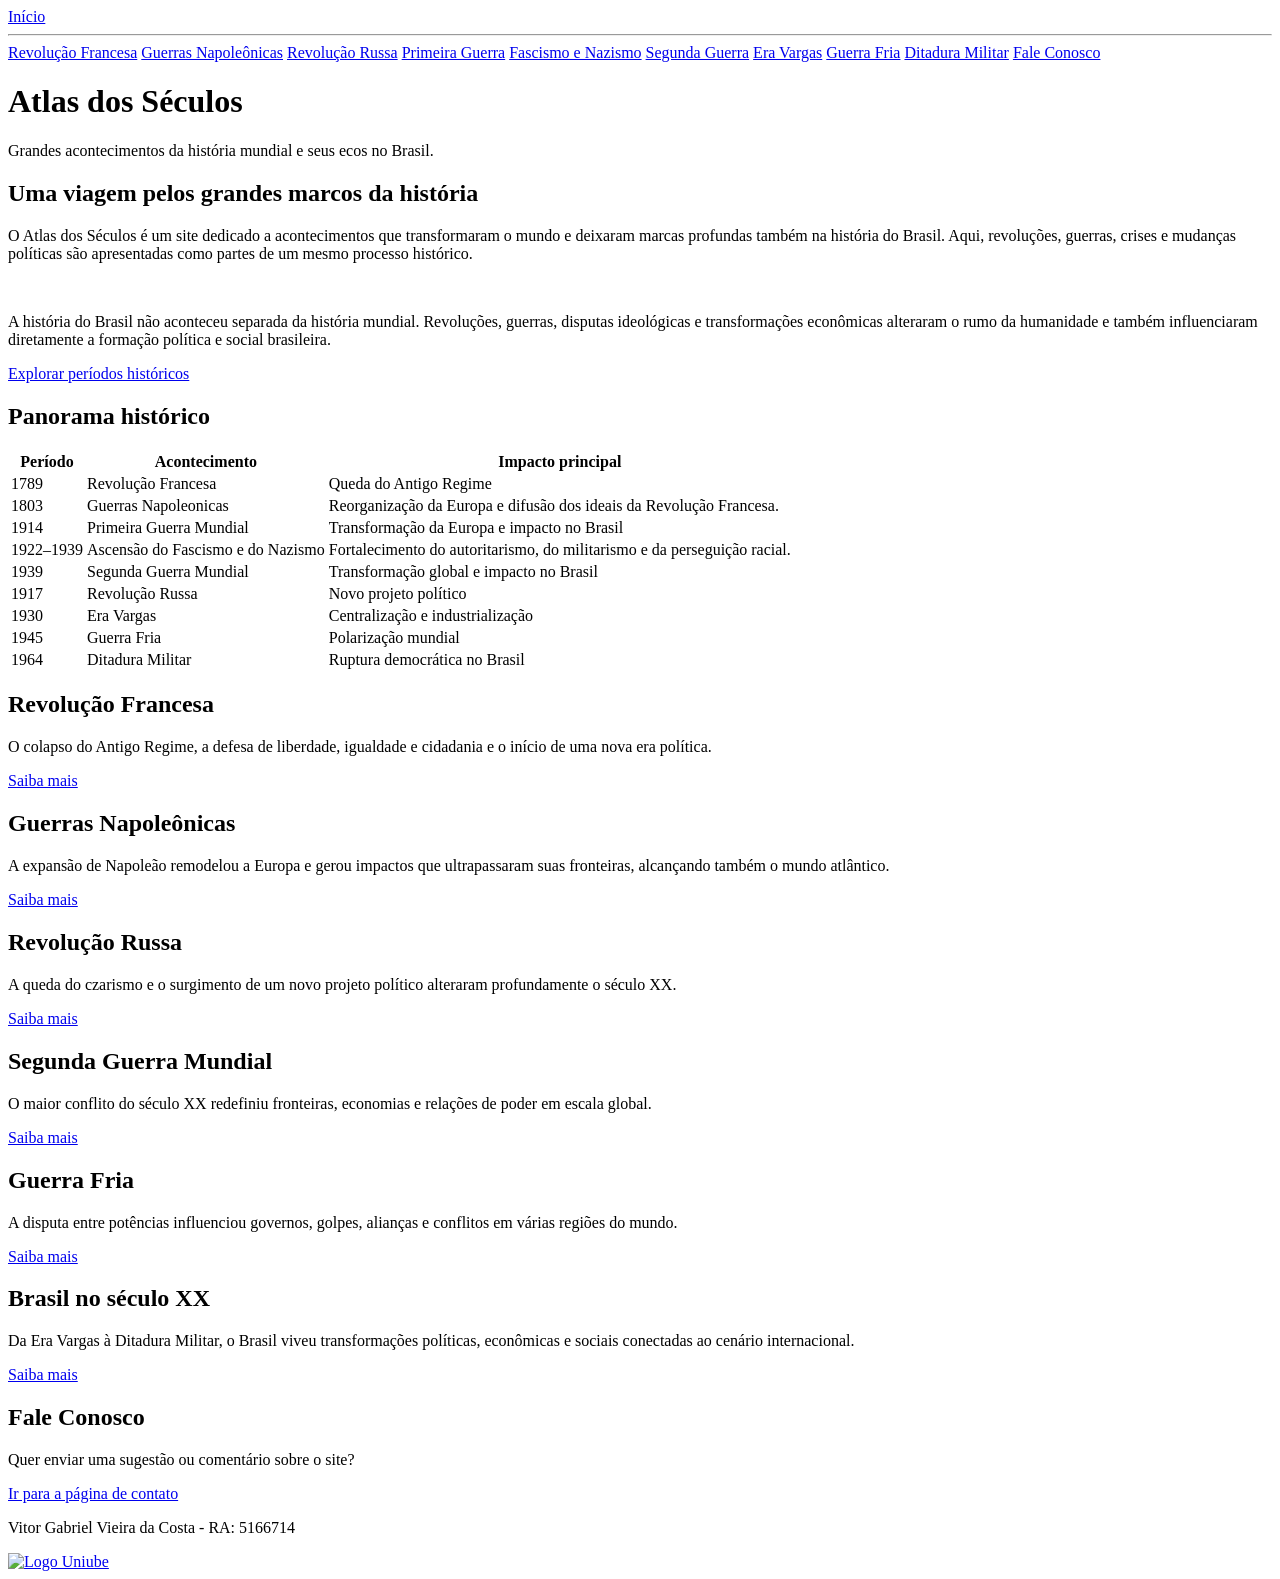
==== index.html @ 38777afc "Atlas dos Séculos" ====
<!DOCTYPE html>
<html lang="pt-BR">
<head>
    <meta charset="UTF-8">
    <meta name="viewport" content="width=device-width, initial-scale=1.0">
    <title>Atlas dos Séculos</title>
    <link rel="stylesheet" href="CSS/styles.css">
</head>
<body>

    <header>
        <nav>
            <a href="index.html">Início</a>
            <hr>
            <a target="_blank" href="revolucao-francesa.html">Revolução Francesa</a>
            <a target="_blank" href="guerras-napoleonicas.html">Guerras Napoleônicas</a>
            <a target="_blank" href="revolucao-russa.html">Revolução Russa</a>
            <a target="_blank" href="primeira-guerra.html">Primeira Guerra</a>
            <a target="_blank" href="Nazifascismo.html">Fascismo e Nazismo</a>
            <a target="_blank" href="segunda-guerra.html">Segunda Guerra</a>
            <a target="_blank" href="era-vargas.html">Era Vargas</a>
            <a target="_blank" href="guerra-fria.html">Guerra Fria</a>
            <a target="_blank" href="ditadura-militar.html">Ditadura Militar</a>
            <a target="_blank" href="contato.html">Fale Conosco</a>
        </nav>

        <div>
            <h1>Atlas dos Séculos</h1>
            <p>Grandes acontecimentos da história mundial e seus ecos no Brasil.</p>
        </div>


    </header>

    <main>

        <section>
            <h2>Uma viagem pelos grandes marcos da história</h2>
            <p>
                O Atlas dos Séculos é um site dedicado a acontecimentos que transformaram o mundo e
                deixaram marcas profundas também na história do Brasil. Aqui, revoluções, guerras,
                crises e mudanças políticas são apresentadas como partes de um mesmo processo histórico.
            </p>
            <br>
            <p>
                A história do Brasil não aconteceu separada da história mundial. Revoluções, guerras,
                disputas ideológicas e transformações econômicas alteraram o rumo da humanidade
                e também influenciaram diretamente a formação política e social brasileira.
            </p> 
            <a href="#periodos">Explorar períodos históricos</a>
        </section>

                <section>
            <h2>Panorama histórico</h2>
            <table >
                <tr>
                    <th>Período</th>
                    <th>Acontecimento</th>
                    <th>Impacto principal</th>
                </tr>
                <tr>
                    <td>1789</td>
                    <td>Revolução Francesa</td>
                    <td>Queda do Antigo Regime</td>
                </tr>
                <tr>
                    <td>1803</td>
                    <td>Guerras Napoleonicas</td>
                    <td>Reorganização da Europa e difusão dos ideais da Revolução Francesa.</td>
                </tr>

                <tr>
                    <td>1914</td>
                    <td>Primeira Guerra Mundial</td>
                    <td>Transformação da Europa e impacto no Brasil</td>
                </tr>

                <tr>
                    <td>1922–1939</td>
                    <td>Ascensão do Fascismo e do Nazismo</td>
                    <td>Fortalecimento do autoritarismo, do militarismo e da perseguição racial.</td>
                </tr>

                <tr>
                    <td>1939</td>
                    <td>Segunda Guerra Mundial</td>
                    <td>Transformação global e impacto no Brasil</td>
                </tr>
                
                <tr>
                    <td>1917</td>
                    <td>Revolução Russa</td>
                    <td>Novo projeto político</td>
                </tr>
                <tr>
                    <td>1930</td>
                    <td>Era Vargas</td>
                    <td>Centralização e industrialização</td>
                </tr>
                <tr>
                    <td>1945</td>
                    <td>Guerra Fria</td>
                    <td>Polarização mundial</td>
                </tr>
                <tr>
                    <td>1964</td>
                    <td>Ditadura Militar</td>
                    <td>Ruptura democrática no Brasil</td>
                </tr>
            </table>
        </section>

        <section id="periodos">
            <article>
                <h2>Revolução Francesa</h2>
                <p>
                    O colapso do Antigo Regime, a defesa de liberdade, igualdade e cidadania
                    e o início de uma nova era política.
                </p>
                <a href="revolucao-francesa.html">Saiba mais</a>
            </article>

            <article>
                <h2>Guerras Napoleônicas</h2>
                <p>
                    A expansão de Napoleão remodelou a Europa e gerou impactos que ultrapassaram
                    suas fronteiras, alcançando também o mundo atlântico.
                </p>
                <a href="guerras-napoleonicas.html">Saiba mais</a>
            </article>

            <article>
                <h2>Revolução Russa</h2>
                <p>
                    A queda do czarismo e o surgimento de um novo projeto político alteraram
                    profundamente o século XX.
                </p>
                <a href="revolucao-russa.html">Saiba mais</a>
            </article>

            <article>
                <h2>Segunda Guerra Mundial</h2>
                <p>
                    O maior conflito do século XX redefiniu fronteiras, economias e relações de poder
                    em escala global.
                </p>
                <a href="segunda-guerra.html">Saiba mais</a>
            </article>

            <article>
                <h2>Guerra Fria</h2>
                <p>
                    A disputa entre potências influenciou governos, golpes, alianças e conflitos
                    em várias regiões do mundo.
                </p>
                <a href="guerra-fria.html">Saiba mais</a>
            </article>

            <article>
                <h2>Brasil no século XX</h2>
                <p>
                    Da Era Vargas à Ditadura Militar, o Brasil viveu transformações políticas,
                    econômicas e sociais conectadas ao cenário internacional.
                </p>
                <a href="era-vargas.html">Saiba mais</a>
            </article>
        </section>

    



        <section>
            <h2>Fale Conosco</h2>
            <p>
                Quer enviar uma sugestão ou comentário sobre o site?
            </p>
            <a target="_blank" href="contato.html">Ir para a página de contato</a>
        </section>

    </main>

    <footer>
        <p>Vitor Gabriel Vieira da Costa - RA: 5166714</p>
        <a href="https://www.uniube.br/" target="_blank"><img src="imagens/logoUniubeBranca.png" alt="Logo Uniube"></a>
        
    </footer>

</body>
</html>
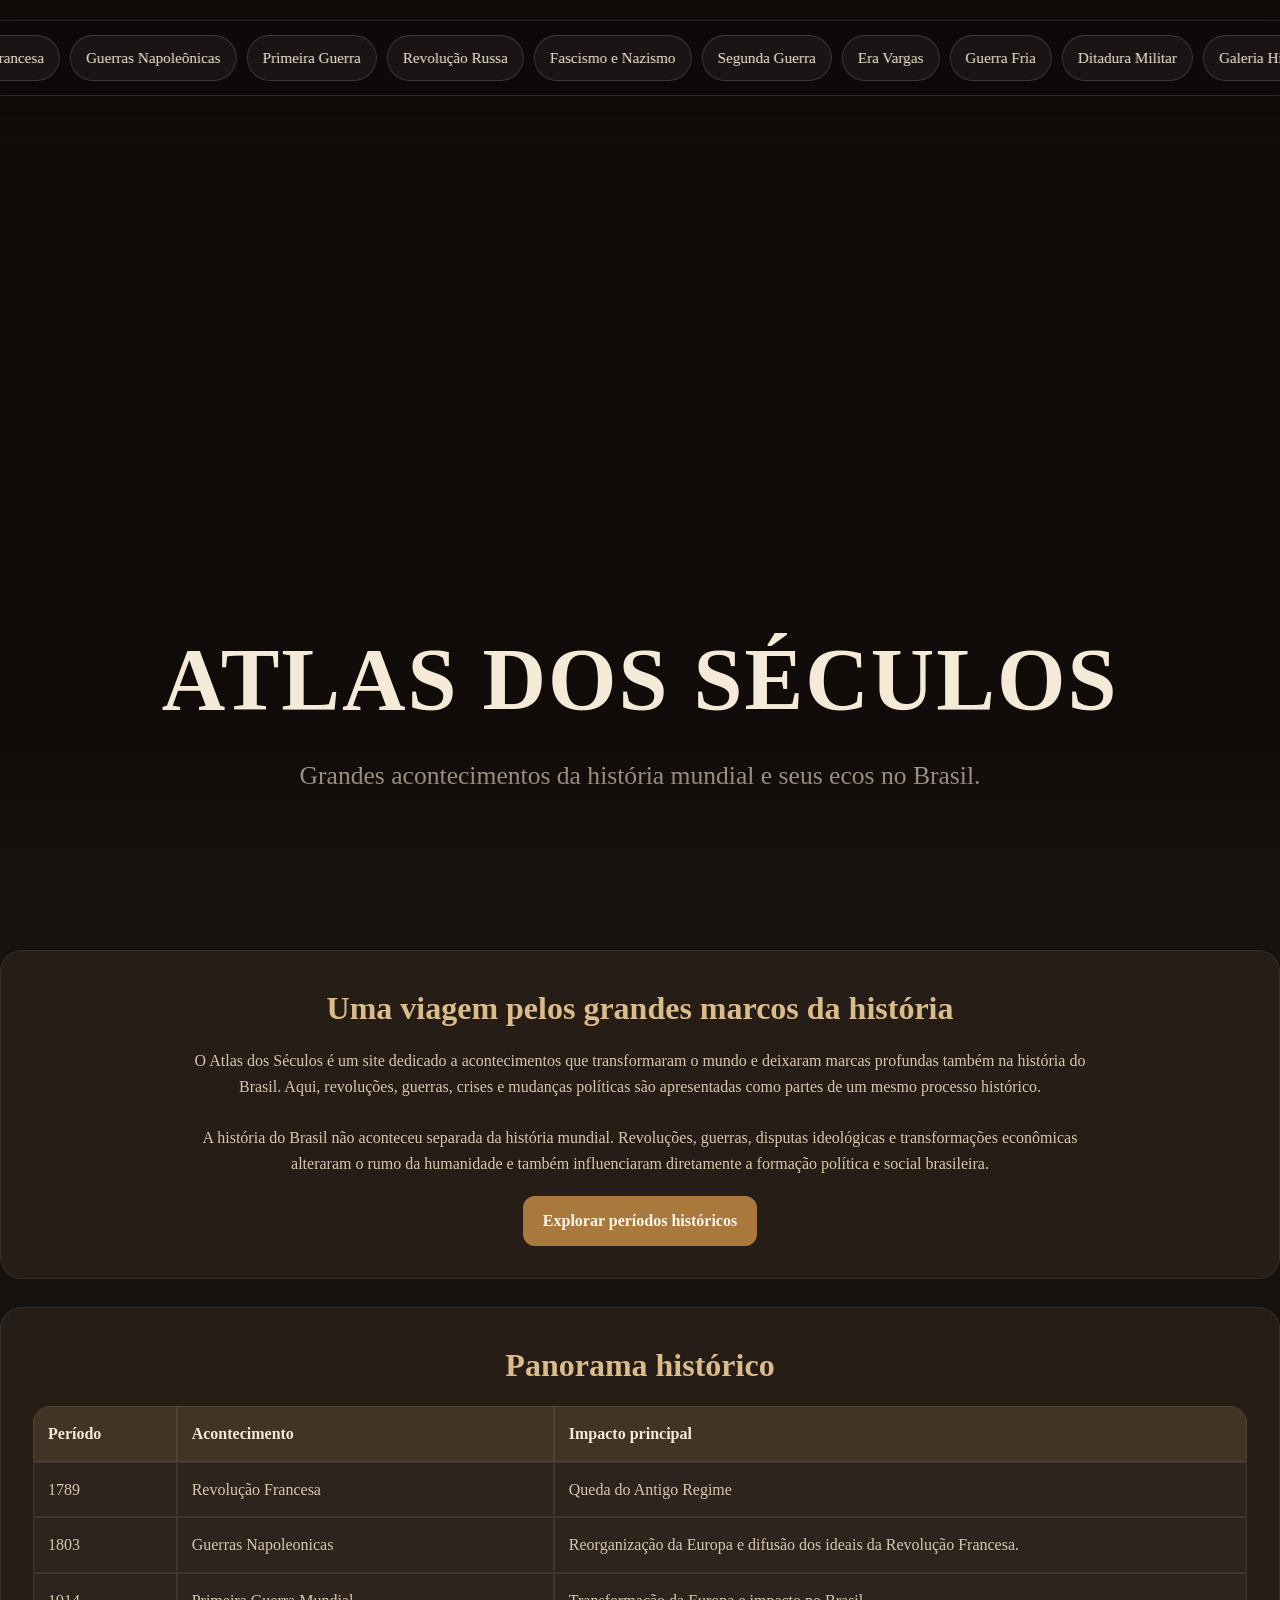
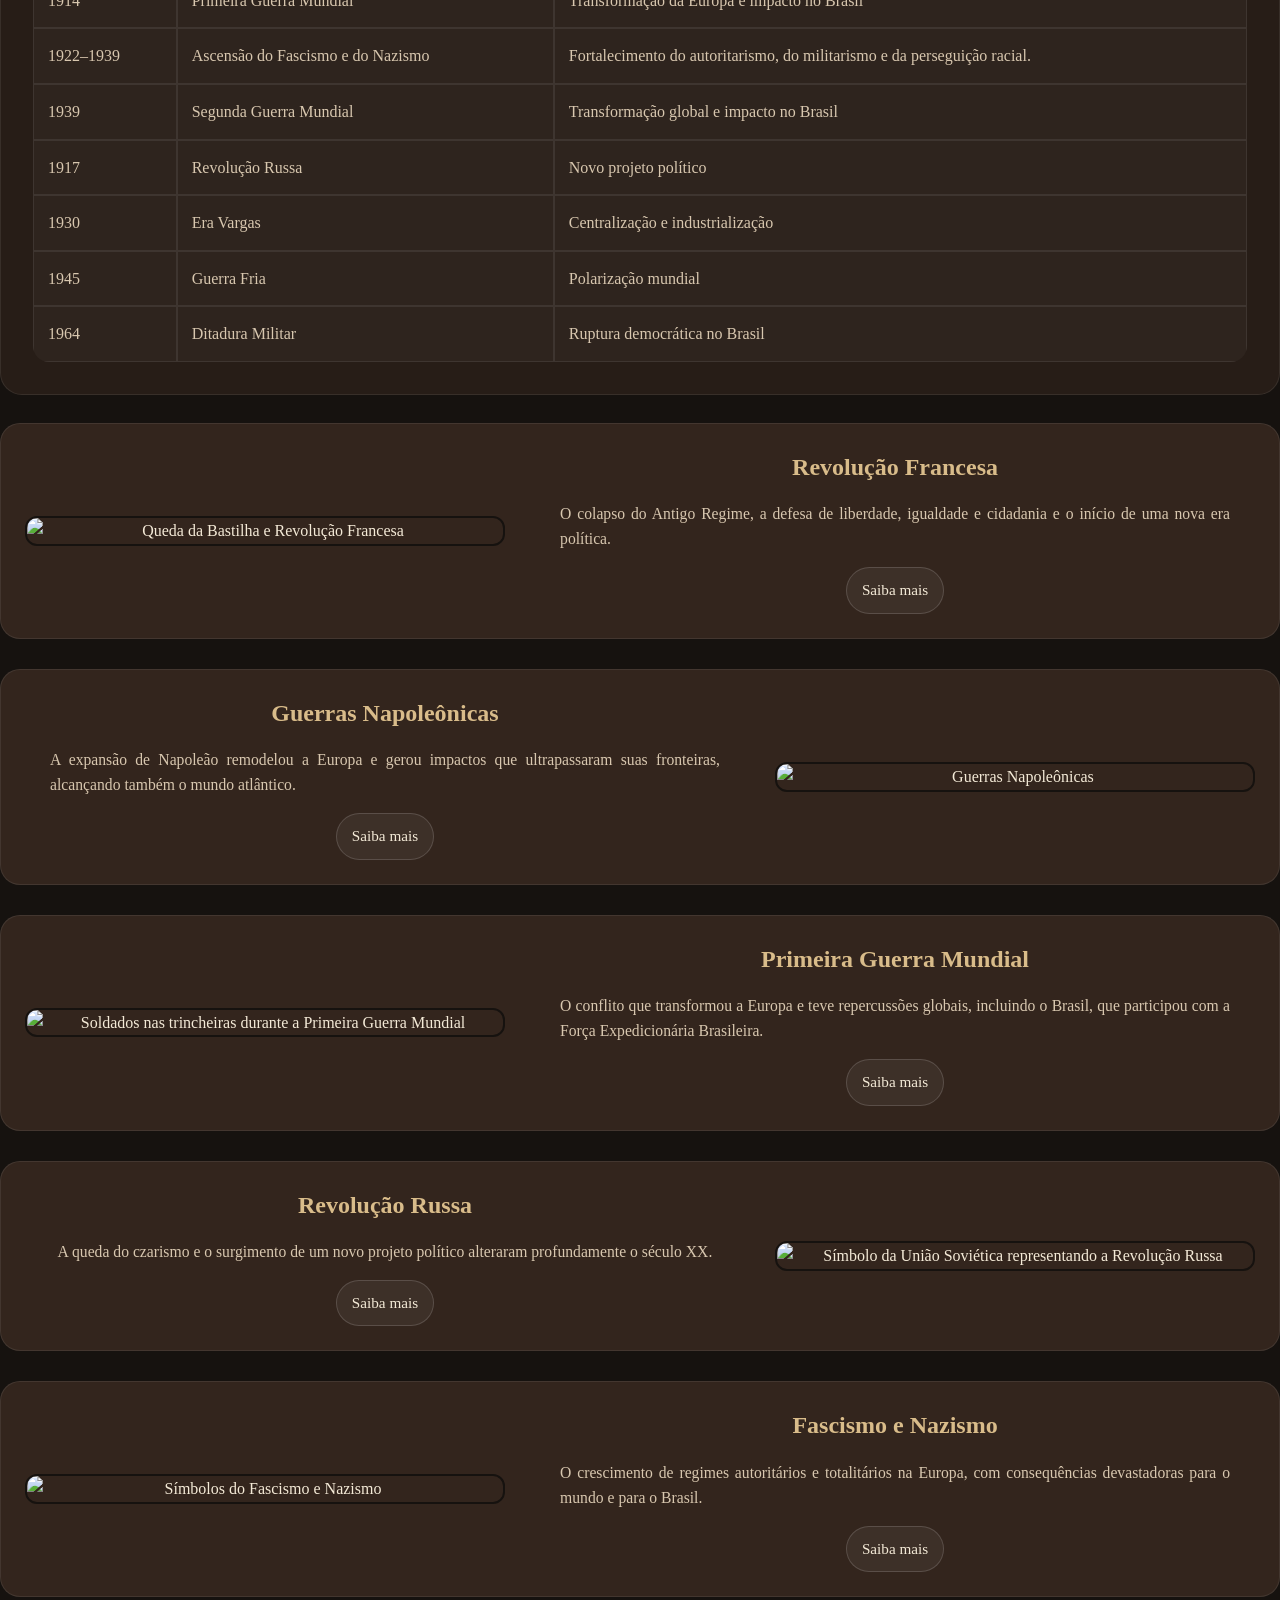
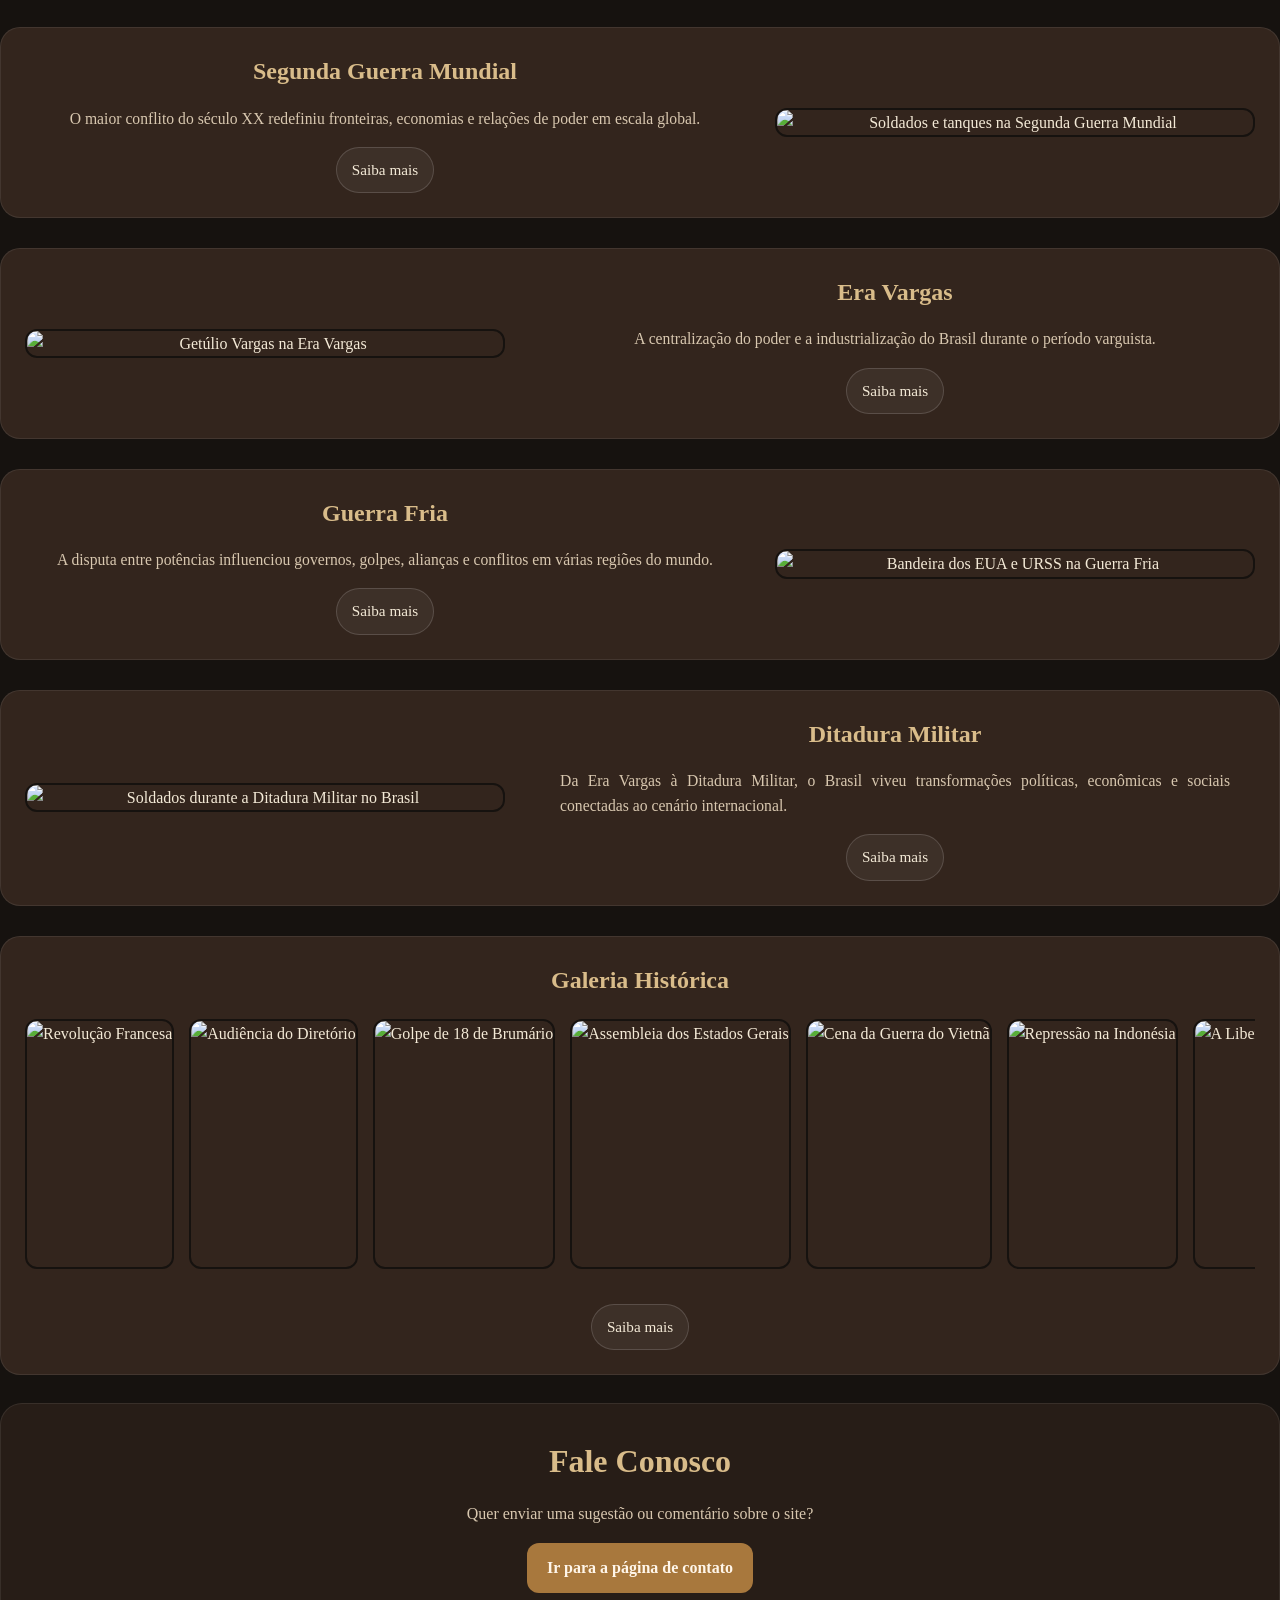
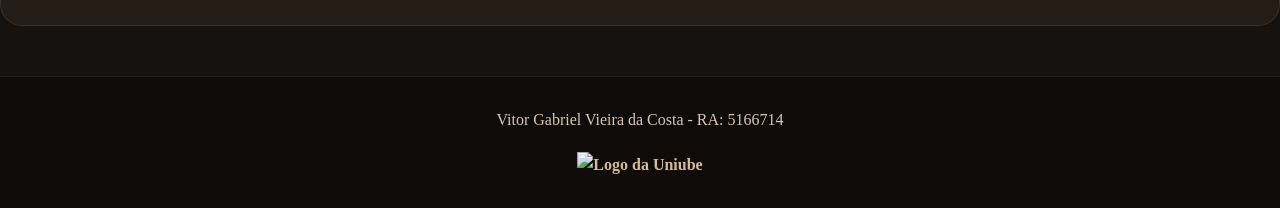
==== commit 2129df91: "Atualizando o codigo" ====
--- a/index.html
+++ b/index.html
@@ -1,26 +1,44 @@
 <!DOCTYPE html>
 <html lang="pt-BR">
+
 <head>
     <meta charset="UTF-8">
     <meta name="viewport" content="width=device-width, initial-scale=1.0">
-    <title>Atlas dos Séculos</title>
+
+    <meta name="description"
+        content="O Atlas dos Séculos é um site dedicado aos grandes acontecimentos da história mundial, como a Revolução Francesa, Guerras Mundiais e seus ecos no Brasil.">
+    <meta name="keywords"
+        content="História, Atlas dos Séculos, Segunda Guerra Mundial, Ditadura Militar, Revolução Russa, História do Brasil, História Mundial">
+    <meta name="author" content="Vitor Gabriel Vieira da Costa">
+    <meta name="robots" content="index, follow">
+    <title>Início | Atlas dos Séculos</title>
     <link rel="stylesheet" href="CSS/styles.css">
+
+    <script async src="https://www.googletagmanager.com/gtag/js?id=G-JBV4H5ECZH"></script>
+    <script>
+        window.dataLayer = window.dataLayer || [];
+        function gtag() { dataLayer.push(arguments); }
+        gtag('js', new Date());
+
+        gtag('config', 'G-JBV4H5ECZH');
+    </script>
 </head>
+
 <body>
-
-    <header>
+    <header style="--bg-image: url('../imagens/figuras.png');">
         <nav>
             <a href="index.html">Início</a>
             <hr>
-            <a target="_blank" href="revolucao-francesa.html">Revolução Francesa</a>
-            <a target="_blank" href="guerras-napoleonicas.html">Guerras Napoleônicas</a>
-            <a target="_blank" href="revolucao-russa.html">Revolução Russa</a>
-            <a target="_blank" href="primeira-guerra.html">Primeira Guerra</a>
-            <a target="_blank" href="Nazifascismo.html">Fascismo e Nazismo</a>
-            <a target="_blank" href="segunda-guerra.html">Segunda Guerra</a>
-            <a target="_blank" href="era-vargas.html">Era Vargas</a>
-            <a target="_blank" href="guerra-fria.html">Guerra Fria</a>
-            <a target="_blank" href="ditadura-militar.html">Ditadura Militar</a>
+            <a href="revolucao-francesa.html">Revolução Francesa</a>
+            <a href="guerras-napoleonicas.html">Guerras Napoleônicas</a>
+            <a href="primeira-guerra.html">Primeira Guerra</a>
+            <a href="revolucao-russa.html">Revolução Russa</a>
+            <a href="Nazifascismo.html">Fascismo e Nazismo</a>
+            <a href="segunda-guerra.html">Segunda Guerra</a>
+            <a href="era-vargas.html">Era Vargas</a>
+            <a href="guerra-fria.html">Guerra Fria</a>
+            <a href="ditadura-militar.html">Ditadura Militar</a>
+            <a href="galeria-historica.html">Galeria Histórica</a>
             <a target="_blank" href="contato.html">Fale Conosco</a>
         </nav>
 
@@ -28,8 +46,6 @@
             <h1>Atlas dos Séculos</h1>
             <p>Grandes acontecimentos da história mundial e seus ecos no Brasil.</p>
         </div>
-
-
     </header>
 
     <main>
@@ -46,13 +62,13 @@
                 A história do Brasil não aconteceu separada da história mundial. Revoluções, guerras,
                 disputas ideológicas e transformações econômicas alteraram o rumo da humanidade
                 e também influenciaram diretamente a formação política e social brasileira.
-            </p> 
-            <a href="#periodos">Explorar períodos históricos</a>
-        </section>
-
-                <section>
+            </p>
+            <a id="explorar-periodos" href="#periodos">Explorar períodos históricos</a>
+        </section>
+
+        <section>
             <h2>Panorama histórico</h2>
-            <table >
+            <table>
                 <tr>
                     <th>Período</th>
                     <th>Acontecimento</th>
@@ -68,25 +84,21 @@
                     <td>Guerras Napoleonicas</td>
                     <td>Reorganização da Europa e difusão dos ideais da Revolução Francesa.</td>
                 </tr>
-
                 <tr>
                     <td>1914</td>
                     <td>Primeira Guerra Mundial</td>
                     <td>Transformação da Europa e impacto no Brasil</td>
                 </tr>
-
                 <tr>
                     <td>1922–1939</td>
                     <td>Ascensão do Fascismo e do Nazismo</td>
                     <td>Fortalecimento do autoritarismo, do militarismo e da perseguição racial.</td>
                 </tr>
-
                 <tr>
                     <td>1939</td>
                     <td>Segunda Guerra Mundial</td>
                     <td>Transformação global e impacto no Brasil</td>
                 </tr>
-                
                 <tr>
                     <td>1917</td>
                     <td>Revolução Russa</td>
@@ -111,64 +123,141 @@
         </section>
 
         <section id="periodos">
-            <article>
-                <h2>Revolução Francesa</h2>
-                <p>
-                    O colapso do Antigo Regime, a defesa de liberdade, igualdade e cidadania
-                    e o início de uma nova era política.
-                </p>
-                <a href="revolucao-francesa.html">Saiba mais</a>
-            </article>
-
-            <article>
-                <h2>Guerras Napoleônicas</h2>
-                <p>
-                    A expansão de Napoleão remodelou a Europa e gerou impactos que ultrapassaram
-                    suas fronteiras, alcançando também o mundo atlântico.
-                </p>
-                <a href="guerras-napoleonicas.html">Saiba mais</a>
-            </article>
-
-            <article>
-                <h2>Revolução Russa</h2>
-                <p>
-                    A queda do czarismo e o surgimento de um novo projeto político alteraram
-                    profundamente o século XX.
-                </p>
-                <a href="revolucao-russa.html">Saiba mais</a>
-            </article>
-
-            <article>
-                <h2>Segunda Guerra Mundial</h2>
-                <p>
-                    O maior conflito do século XX redefiniu fronteiras, economias e relações de poder
-                    em escala global.
-                </p>
-                <a href="segunda-guerra.html">Saiba mais</a>
-            </article>
-
-            <article>
-                <h2>Guerra Fria</h2>
-                <p>
-                    A disputa entre potências influenciou governos, golpes, alianças e conflitos
-                    em várias regiões do mundo.
-                </p>
-                <a href="guerra-fria.html">Saiba mais</a>
-            </article>
-
-            <article>
-                <h2>Brasil no século XX</h2>
-                <p>
-                    Da Era Vargas à Ditadura Militar, o Brasil viveu transformações políticas,
-                    econômicas e sociais conectadas ao cenário internacional.
-                </p>
-                <a href="era-vargas.html">Saiba mais</a>
-            </article>
-        </section>
-
-    
-
-
+
+            <article>
+                <img src="imagens/revolucao-francesa-og.webp" alt="Queda da Bastilha e Revolução Francesa">
+
+                <div class="texto">
+                    <h2>Revolução Francesa</h2>
+                    <p>
+                        O colapso do Antigo Regime, a defesa de liberdade, igualdade e cidadania
+                        e o início de uma nova era política.
+                    </p>
+                    <a href="revolucao-francesa.html">Saiba mais</a>
+                </div>
+            </article>
+
+            <article class="inverso">
+                <img src="imagens/guerras-napoleonicas.jpg" alt="Guerras Napoleônicas">
+
+                <div class="texto">
+                    <h2>Guerras Napoleônicas</h2>
+                    <p>
+                        A expansão de Napoleão remodelou a Europa e gerou impactos que ultrapassaram
+                        suas fronteiras, alcançando também o mundo atlântico.
+                    </p>
+                    <a href="guerras-napoleonicas.html">Saiba mais</a>
+                </div>
+            </article>
+
+            <article>
+                <img src="imagens/trincheiras-primeira-guerra.jpg"
+                    alt="Soldados nas trincheiras durante a Primeira Guerra Mundial">
+                <div class="texto">
+                    <h2>Primeira Guerra Mundial</h2>
+                    <p>
+                        O conflito que transformou a Europa e teve repercussões globais, incluindo
+                        o Brasil, que participou com a Força Expedicionária Brasileira.
+                    </p>
+                    <a href="primeira-guerra-mundial.html">Saiba mais</a>
+                </div>
+            </article>
+
+            <article class="inverso">
+                <img src="imagens/ussr.png" alt="Símbolo da União Soviética representando a Revolução Russa">
+                <div class="texto">
+                    <h2>Revolução Russa</h2>
+                    <p>
+                        A queda do czarismo e o surgimento de um novo projeto político alteraram
+                        profundamente o século XX.
+                    </p>
+                    <a href="revolucao-russa.html">Saiba mais</a>
+                </div>
+            </article>
+
+            <article>
+                <img src="imagens/capa-nazifascismo.png" alt="Símbolos do Fascismo e Nazismo">
+                <div class="texto">
+                    <h2>Fascismo e Nazismo</h2>
+                    <p>
+                        O crescimento de regimes autoritários e totalitários na Europa, com
+                        consequências devastadoras para o mundo e para o Brasil.
+                    </p>
+                    <a href="facismo-nazismo.html">Saiba mais</a>
+                </div>
+            </article>
+
+            <article class="inverso">
+                <img src="imagens/capa-segunda-guerra.png" alt="Soldados e tanques na Segunda Guerra Mundial">
+                <div class="texto">
+                    <h2>Segunda Guerra Mundial</h2>
+                    <p>
+                        O maior conflito do século XX redefiniu fronteiras, economias e relações de poder
+                        em escala global.
+                    </p>
+                    <a href="segunda-guerra.html">Saiba mais</a>
+                </div>
+            </article>
+
+            <article>
+                <img src="imagens/capa-era-vargas.png" alt="Getúlio Vargas na Era Vargas">
+                <div class="texto">
+                    <h2>Era Vargas</h2>
+                    <p>A centralização do poder e a industrialização do Brasil durante o período varguista.</p>
+                    <a href="era-vargas.html">Saiba mais</a>
+                </div>
+            </article>
+
+            <article class="inverso">
+                <img src="imagens/capa-guerra-fria.png" alt="Bandeira dos EUA e URSS na Guerra Fria">
+                <div class="texto">
+                    <h2>Guerra Fria</h2>
+                    <p>
+                        A disputa entre potências influenciou governos, golpes, alianças e conflitos
+                        em várias regiões do mundo.
+                    </p>
+                    <a href="guerra-fria.html">Saiba mais</a>
+                </div>
+            </article>
+
+            <article>
+                <img src="imagens/capa-ditadura.png" alt="Soldados durante a Ditadura Militar no Brasil">
+                <div class="texto">
+                    <h2>Ditadura Militar</h2>
+                    <p>
+                        Da Era Vargas à Ditadura Militar, o Brasil viveu transformações políticas,
+                        econômicas e sociais conectadas ao cenário internacional.
+                    </p>
+                    <a href="ditadura-militar.html">Saiba mais</a>
+                </div>
+            </article>
+
+            <article class="galeria">
+                <h2>Galeria Histórica</h2>
+
+                <div class="carrossel">
+                    <img src="imagens/revolucao-francesa-og.webp" alt="Revolução Francesa">
+                    <img src="imagens/1-uma-audiencia-do-diretorio-representada-em-gravura-de-1802.webp"
+                        alt="Audiência do Diretório">
+                    <img src="imagens/18brumario-0-cke.webp" alt="Golpe de 18 de Brumário">
+                    <img src="imagens/21b2fee8-df99-4bb8-a688-cb33e767f6c1.webp" alt="Assembleia dos Estados Gerais">
+                    <img src="imagens/A Guerra do Vietnã.webp" alt="Cena da Guerra do Vietnã">
+                    <img src="imagens/A repressão militar na Indonésia.webp" alt="Repressão na Indonésia">
+                    <img src="imagens/a-liberdade-guiando-o-povo-_-eugene-delacroix-e1685387302659.webp"
+                        alt="A Liberdade Guiando o Povo">
+                    <img src="imagens/abdicao-czar.webp" alt="Abdicação do Czar na Rússia">
+                    <img src="imagens/Arrest_of_Louis_XVI_and_his_Family,_Varennes,_1791.jpg" alt="Prisão de Luís XVI">
+                    <img src="imagens/Ato Institucional Número 5.jpg" alt="Ato Institucional Número 5 AI-5">
+                    <img src="imagens/auschwitz-trilhos.jpg" alt="Trilhos do campo de Auschwitz">
+                    <img src="imagens/Batalha de Austerlitz.jpg" alt="Batalha de Austerlitz">
+                    <img src="imagens/Batalha de Waterloo.jpg" alt="Batalha de Waterloo">
+                    <img src="imagens/Bloqueio Continental.jpg" alt="Mapa do Bloqueio Continental">
+                    <img src="imagens/Bouchot_-_Le_general_Bonaparte_au_Conseil_des_Cinq-Cents.jpg"
+                        alt="Napoleão Bonaparte no Conselho">
+                </div>
+                <a href="galeria-historica.html">Saiba mais</a>
+            </article>
+        </section>
 
         <section>
             <h2>Fale Conosco</h2>
@@ -182,9 +271,9 @@
 
     <footer>
         <p>Vitor Gabriel Vieira da Costa - RA: 5166714</p>
-        <a href="https://www.uniube.br/" target="_blank"><img src="imagens/logoUniubeBranca.png" alt="Logo Uniube"></a>
-        
+        <a href="https://www.uniube.br/" target="_blank"><img src="imagens/uniubebranca.png" alt="Logo da Uniube"></a>
     </footer>
 
 </body>
+
 </html>
--- a/CSS/styles.css
+++ b/CSS/styles.css
@@ -0,0 +1,378 @@
+* {
+    margin: 0;
+    padding: 0;
+    box-sizing: border-box;
+}
+
+body {
+    font-family: Georgia, "Times New Roman", serif;
+    background: #16120f;
+    color: #f4ead7;
+    line-height: 1.6;
+}
+
+header {
+    min-height: 100vh;
+    padding: 60px 8%;
+    display: flex;
+    flex-direction: column;
+    justify-content: space-between;
+    position: relative;
+    overflow: hidden;
+    background:
+        linear-gradient(rgba(15, 10, 8, 0.65), rgba(15, 10, 8, 0.82)),
+        var(--bg-image) center/cover no-repeat;
+}
+
+header::after {
+    content: "";
+    position: absolute;
+    left: 0;
+    bottom: 0;
+    width: 100%;
+    height: 180px;
+    background: linear-gradient(to bottom, rgba(22, 18, 15, 0) 0%, #16120f 100%);
+    pointer-events: none;
+}
+
+header h1 {
+    font-size: clamp(3rem, 7vw, 5.5rem);
+    text-align: center;
+    text-transform: uppercase;
+    letter-spacing: 2px;
+    margin-bottom: 5px;
+    margin-top: 550px;
+
+}
+
+header p {
+    text-align: center;
+    font-size: 1.6rem;
+    color: #d8c7af;
+}
+
+nav {
+    position: fixed;
+    top: 20px;
+    left: 50%;
+    transform: translateX(-50%);
+    display: flex;
+    flex-wrap: wrap;
+    justify-content: center;
+    gap: 10px;
+    padding: 14px 18px;
+    background: rgba(15, 10, 8, 0.78);
+    border: 1px solid rgba(255, 255, 255, 0.12);
+    border-radius: 18px;
+    box-shadow: 0 10px 30px rgba(0, 0, 0, 0.35);
+    backdrop-filter: blur(6px);
+    z-index: 1000;
+    width: max-content;
+
+}
+
+nav a {
+    text-decoration: none;
+    color: #f4ead7;
+    padding: 10px 15px;
+    border: 1px solid rgba(255, 255, 255, 0.15);
+    border-radius: 999px;
+    background: rgba(255, 255, 255, 0.05);
+    transition: 0.3s;
+    font-size: 0.95rem;
+}
+
+nav a:hover {
+    transform: translateY(-5px);
+    background: rgba(183, 138, 74, 0.2);
+    border-color: rgba(183, 138, 74, 0.45);
+}
+
+main {
+    width: min(1600px, 100%);
+    margin: 50px auto;
+}
+
+main section {
+    background: rgba(42, 31, 24, 0.92);
+    border: 1px solid rgba(255, 255, 255, 0.08);
+    border-radius: 22px;
+    padding: 32px;
+    margin-bottom: 28px;
+    text-align: center;
+
+}
+
+main section h2 {
+    font-size: 2rem;
+    margin-bottom: 14px;
+    color: #d9bc8a;
+
+}
+
+main section p {
+    color: #d8c7af;
+    max-width: 900px;
+    margin: 0 auto;
+
+}
+
+main section:first-of-type a {
+    display: inline-block;
+    margin-top: 20px;
+    padding: 12px 20px;
+    text-decoration: none;
+    background: #a8783d;
+    color: #fff6ea;
+    border-radius: 12px;
+    font-weight: bold;
+    transition: 0.3s;
+}
+
+main section:first-of-type a:hover {
+    transform: translateY(-5px);
+    background: #c08b47;
+}
+
+table {
+    width: 100%;
+    margin-top: 15px;
+    border-collapse: separate;
+    border-spacing: 0;
+    border-radius: 16px;
+    overflow: hidden;
+    background: rgba(255, 255, 255, 0.03);
+}
+
+
+th, td {
+    border: 1px solid rgba(255, 255, 255, 0.08);
+    padding: 14px;
+    text-align: left;
+}
+
+th {
+    background: rgba(183, 138, 74, 0.15);
+    color: #f4ead7;
+}
+
+td {
+    color: #d8c7af;
+}
+
+
+#periodos {
+    display: flex;
+    flex-direction: column;
+    gap: 30px;
+    background: transparent;
+    border: none;
+    padding: 0;
+    
+}
+
+
+#periodos article {
+    background: rgba(53, 40, 31, 0.95);
+    border: 1px solid rgba(255, 255, 255, 0.08);
+    border-radius: 20px;
+    padding: 24px;
+    transition: transform 0.25s ease;
+    overflow: auto;
+    text-align: center;
+    display: flex;
+    align-items: center;
+    gap: 30px;
+
+}
+
+#periodos article.inverso {
+    flex-direction: row-reverse;
+}
+
+#periodos article a:hover {
+    transform: translateY(-5px);
+    
+}
+
+#periodos article h2 {
+    font-size: 1.5rem;
+    margin-bottom: 15px;
+}
+
+#periodos article p {
+    text-align: justify;
+    font-size: 0.98rem;
+    margin-bottom: 16px;
+    padding: 0 25px;
+}
+
+#periodos article a {
+    text-decoration: none;
+    color: #f4ead7;
+    padding: 10px 15px;
+    border: 1px solid rgba(255, 255, 255, 0.15);
+    border-radius: 999px;
+    background: rgba(255, 255, 255, 0.05);
+    transition: 0.3s;
+    font-size: 0.95rem;
+}
+
+#periodos article a:hover {
+    text-decoration: underline;
+}
+
+#periodos article .texto {
+    width: 60%;
+    display: flex;
+    flex-direction: column;
+    align-items: center;
+}
+
+#periodos article img {
+    width: 40%;
+    border-radius: 12px;
+    border: #16120f solid 2px;
+
+}
+
+#periodos article.galeria {
+    display: flex;
+    flex-direction: column;
+    align-items: center;
+    gap: 20px;
+}
+
+#periodos article.galeria h2 {
+    margin-bottom: 0;
+}
+
+
+#periodos article.galeria .carrossel {
+    display: flex;
+    gap: 15px;
+    overflow-x: auto;
+    width: 100%;
+    padding-bottom: 15px;
+}
+
+
+#periodos article.galeria .carrossel img {
+    height: 250px;
+    width: auto;
+    flex-shrink: 0;
+    border-radius: 12px;
+    border: #16120f solid 2px;
+}
+
+
+#periodos article.galeria .carrossel::-webkit-scrollbar {
+    height: 10px;
+}
+
+#periodos article.galeria .carrossel::-webkit-scrollbar-thumb {
+    background: #d9bc8a;
+    border-radius: 10px;
+}
+
+main section:last-of-type a {
+    display: inline-block;
+    margin-top: 16px;
+    padding: 12px 20px;
+    text-decoration: none;
+    background: #a8783d;
+    color: #fff6ea;
+    border-radius: 12px;
+    font-weight: bold;
+}
+
+main section:last-of-type a:hover {
+    background: #c08b47;
+}
+
+footer {
+    text-align: center;
+    padding: 30px 20px;
+    background: #0f0b09;
+    border-top: 1px solid rgba(255, 255, 255, 0.08);
+
+}
+
+footer p {
+    margin-bottom: 10px;
+    color: #d8c7af;
+}
+
+footer a {
+    color: #d9bc8a;
+    text-decoration: none;
+    font-weight: bold;
+}
+
+footer a:hover {
+    text-decoration: underline;
+}
+
+footer img {
+    width: 300px;
+    margin-top: 10px;
+}
+
+@media (max-width: 768px) {
+    header {
+        min-height: auto;
+        padding: 40px 6%;
+    }
+
+    header h1 {
+        margin-top: 200px;
+        font-size: 2.6rem;
+    }
+
+    header p {
+        font-size: 1rem;
+    }
+
+    main section {
+        padding: 22px;
+    }
+
+    table {
+        display: block;
+        overflow-x: auto;
+        white-space: nowrap;
+    }
+
+    nav {
+        padding: 10px;
+        gap: 6px;
+    }
+
+    nav a {
+        font-size: 0.8rem;
+        padding: 6px 10px;
+    }
+
+    #periodos article {
+        flex-direction: column;
+        gap: 15px;
+    }
+
+    #periodos article.inverso {
+        flex-direction: column;
+    }
+
+    #periodos article img {
+        width: 100%;
+    }
+
+    #periodos article .texto {
+        width: 100%;
+    }
+
+    #periodos article p {
+        text-align: center;
+        padding: 0;
+    }
+    
+}
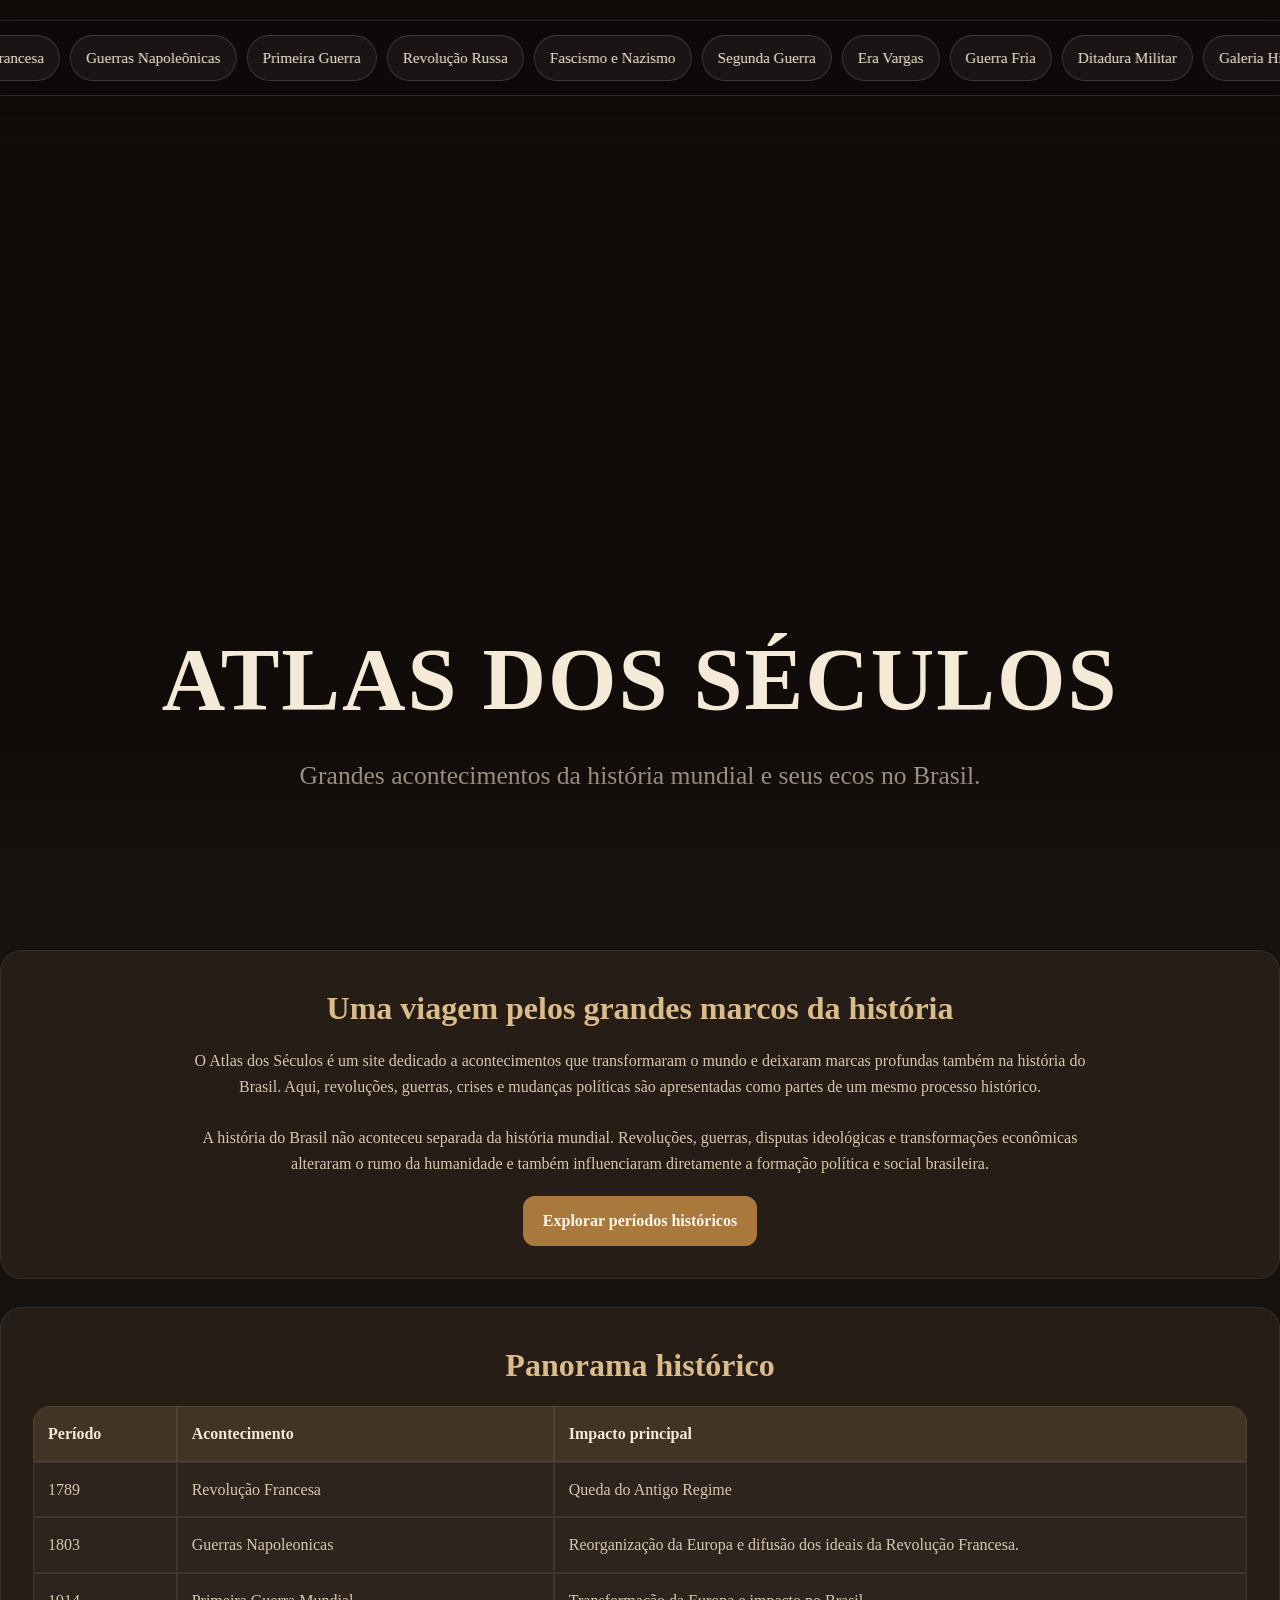
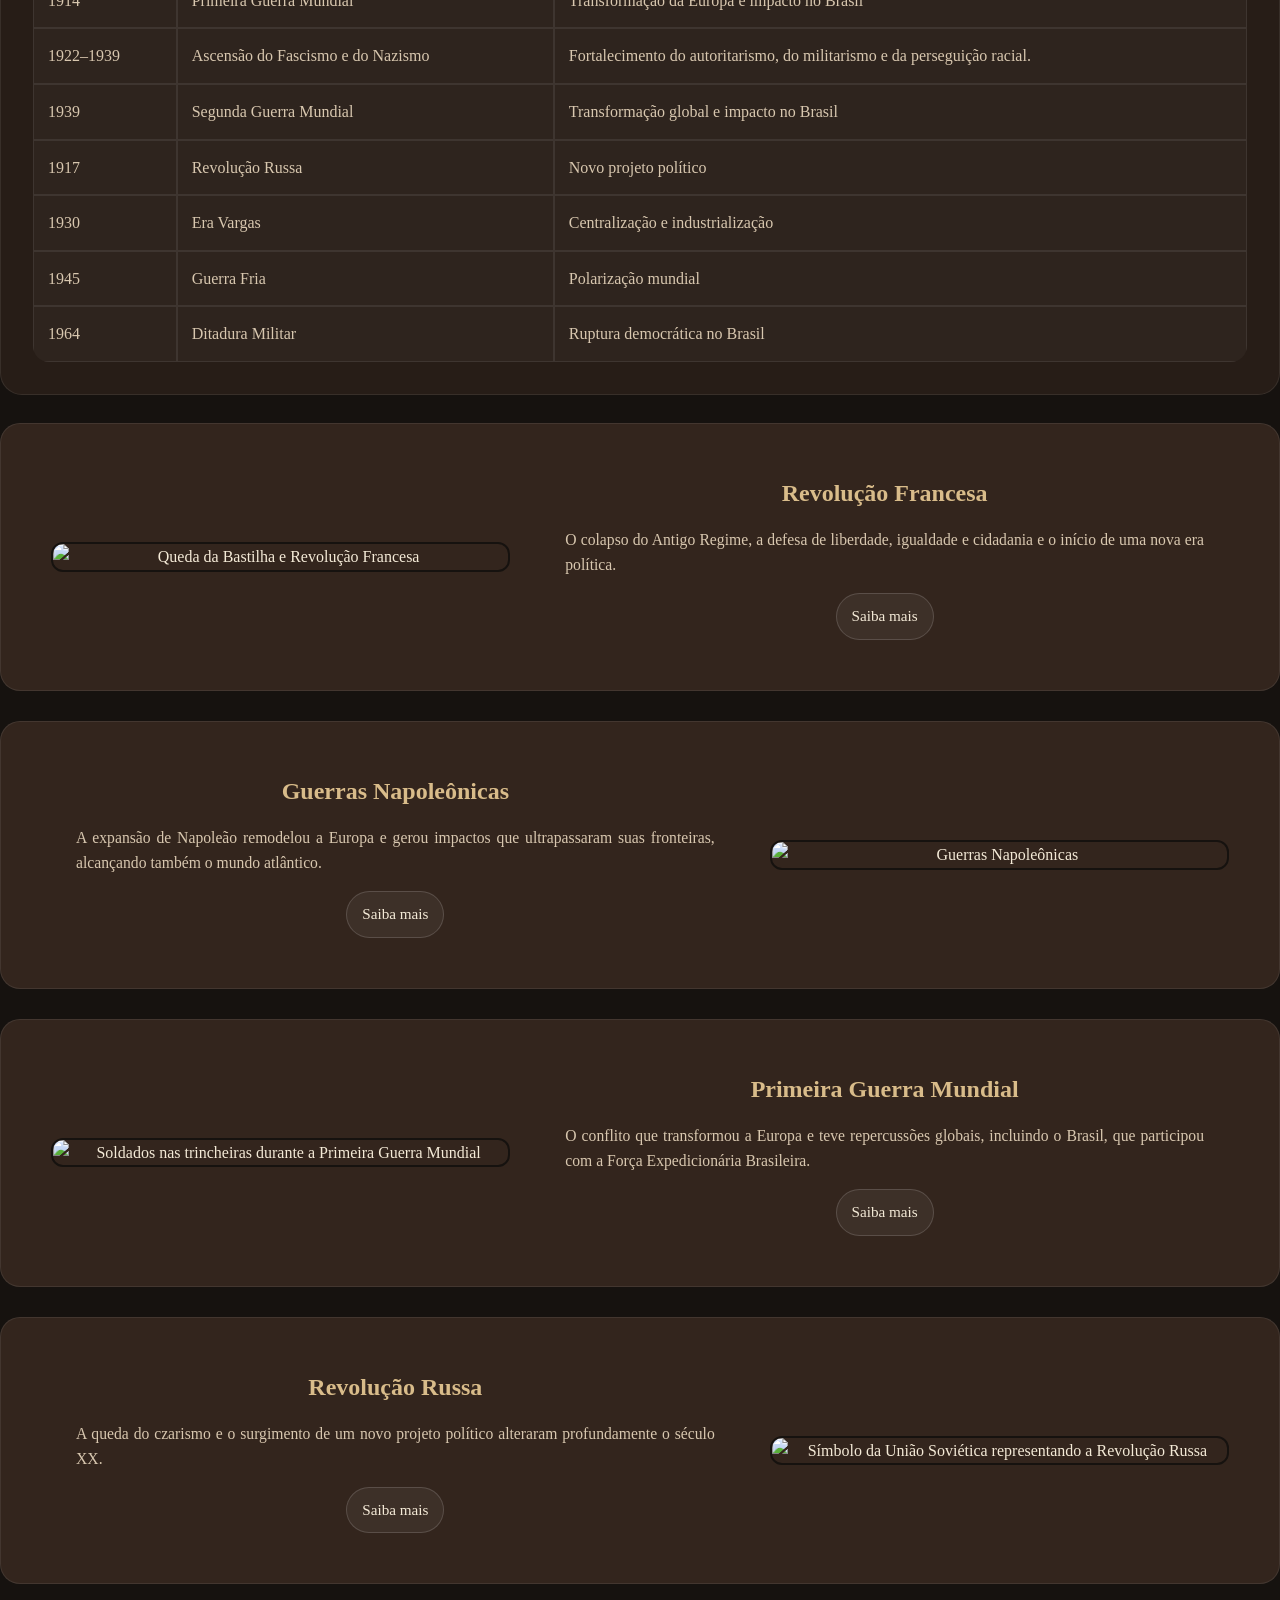
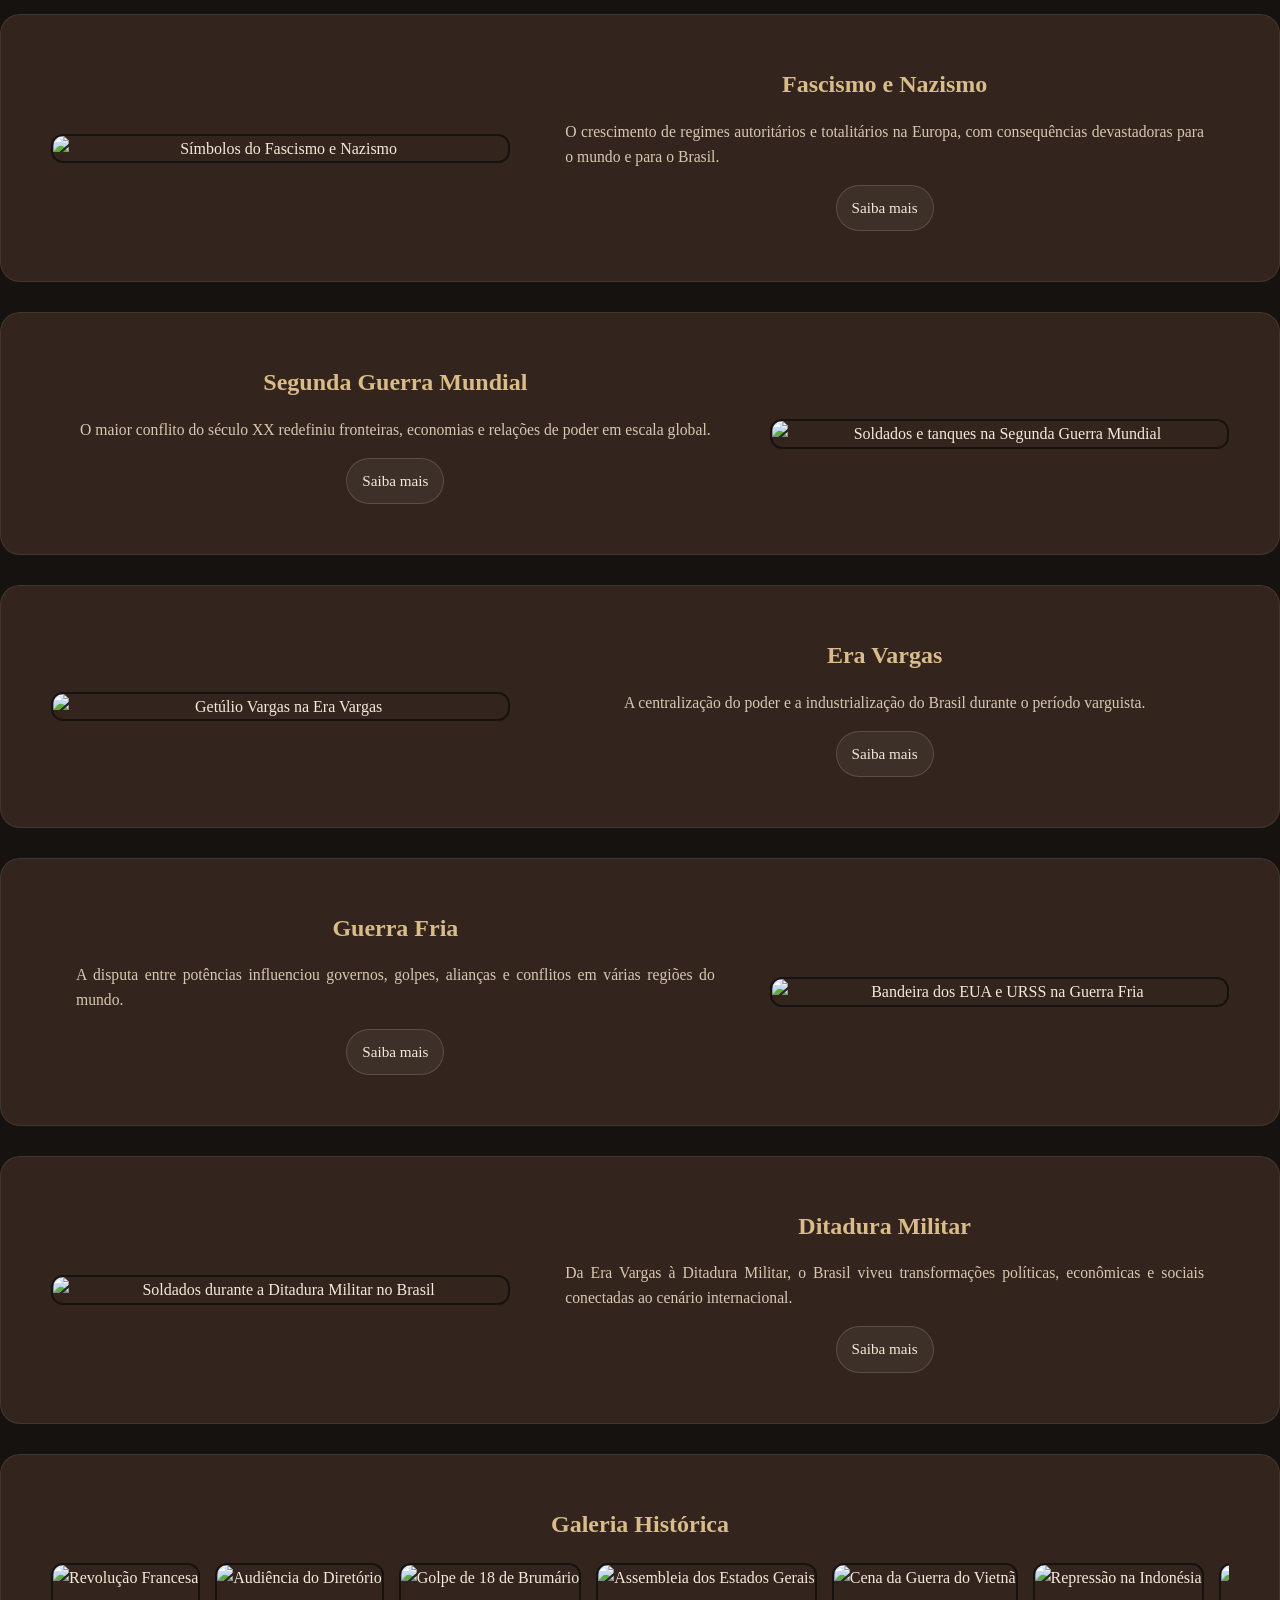
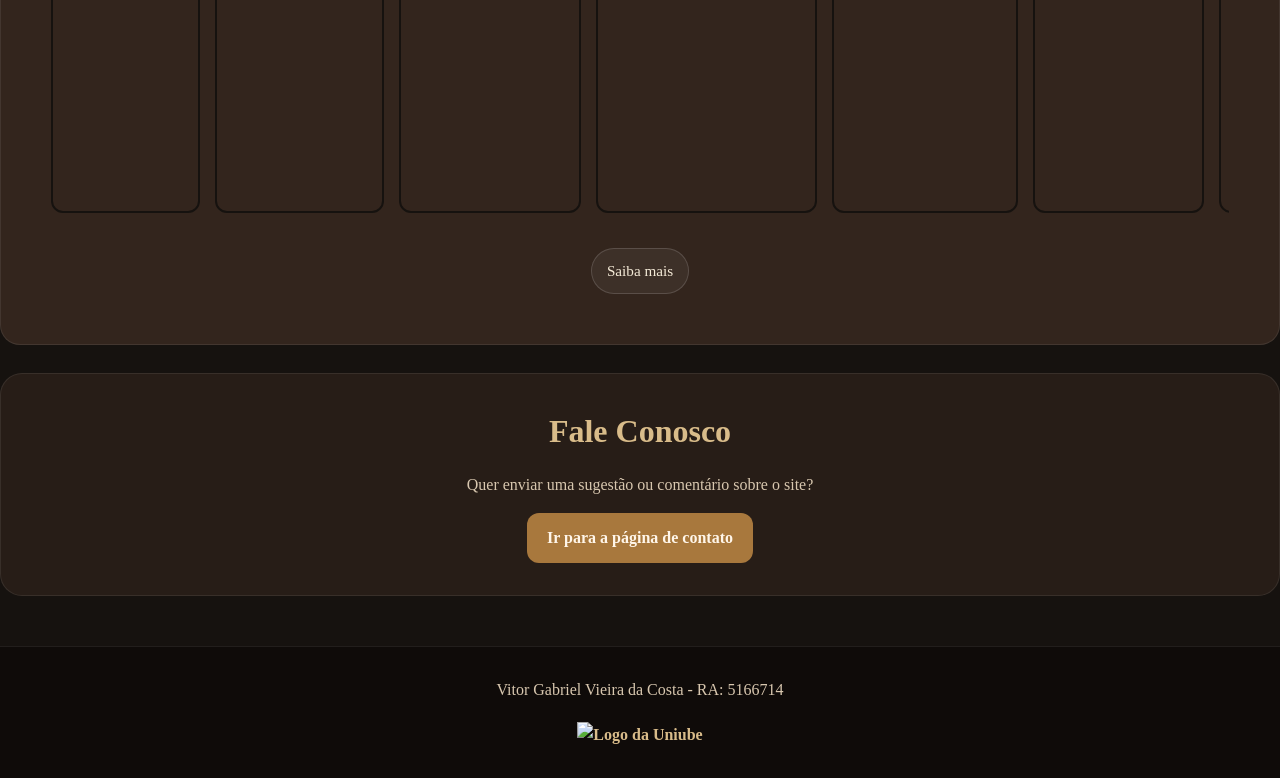
==== commit 88aadccb: "Update index.html" ====
--- a/index.html
+++ b/index.html
@@ -4,7 +4,6 @@
 <head>
     <meta charset="UTF-8">
     <meta name="viewport" content="width=device-width, initial-scale=1.0">
-
     <meta name="description"
         content="O Atlas dos Séculos é um site dedicado aos grandes acontecimentos da história mundial, como a Revolução Francesa, Guerras Mundiais e seus ecos no Brasil.">
     <meta name="keywords"
@@ -22,9 +21,22 @@
 
         gtag('config', 'G-JBV4H5ECZH');
     </script>
+
+    <script>(function (w, d, s, l, i) {
+            w[l] = w[l] || []; w[l].push({
+                'gtm.start':
+                    new Date().getTime(), event: 'gtm.js'
+            }); var f = d.getElementsByTagName(s)[0],
+                j = d.createElement(s), dl = l != 'dataLayer' ? '&l=' + l : ''; j.async = true; j.src =
+                    'https://www.googletagmanager.com/gtm.js?id=' + i + dl; f.parentNode.insertBefore(j, f);
+        })(window, document, 'script', 'dataLayer', 'GTM-PH7N36RD');</script>
+
 </head>
 
 <body>
+    <noscript><iframe src="https://www.googletagmanager.com/ns.html?id=GTM-PH7N36RD" height="0" width="0"
+            style="display:none;visibility:hidden"></iframe></noscript>
+
     <header style="--bg-image: url('../imagens/figuras.png');">
         <nav>
             <a href="index.html">Início</a>
--- a/CSS/styles.css
+++ b/CSS/styles.css
@@ -176,7 +176,7 @@
     background: rgba(53, 40, 31, 0.95);
     border: 1px solid rgba(255, 255, 255, 0.08);
     border-radius: 20px;
-    padding: 24px;
+    padding: 50px;
     transition: transform 0.25s ease;
     overflow: auto;
     text-align: center;
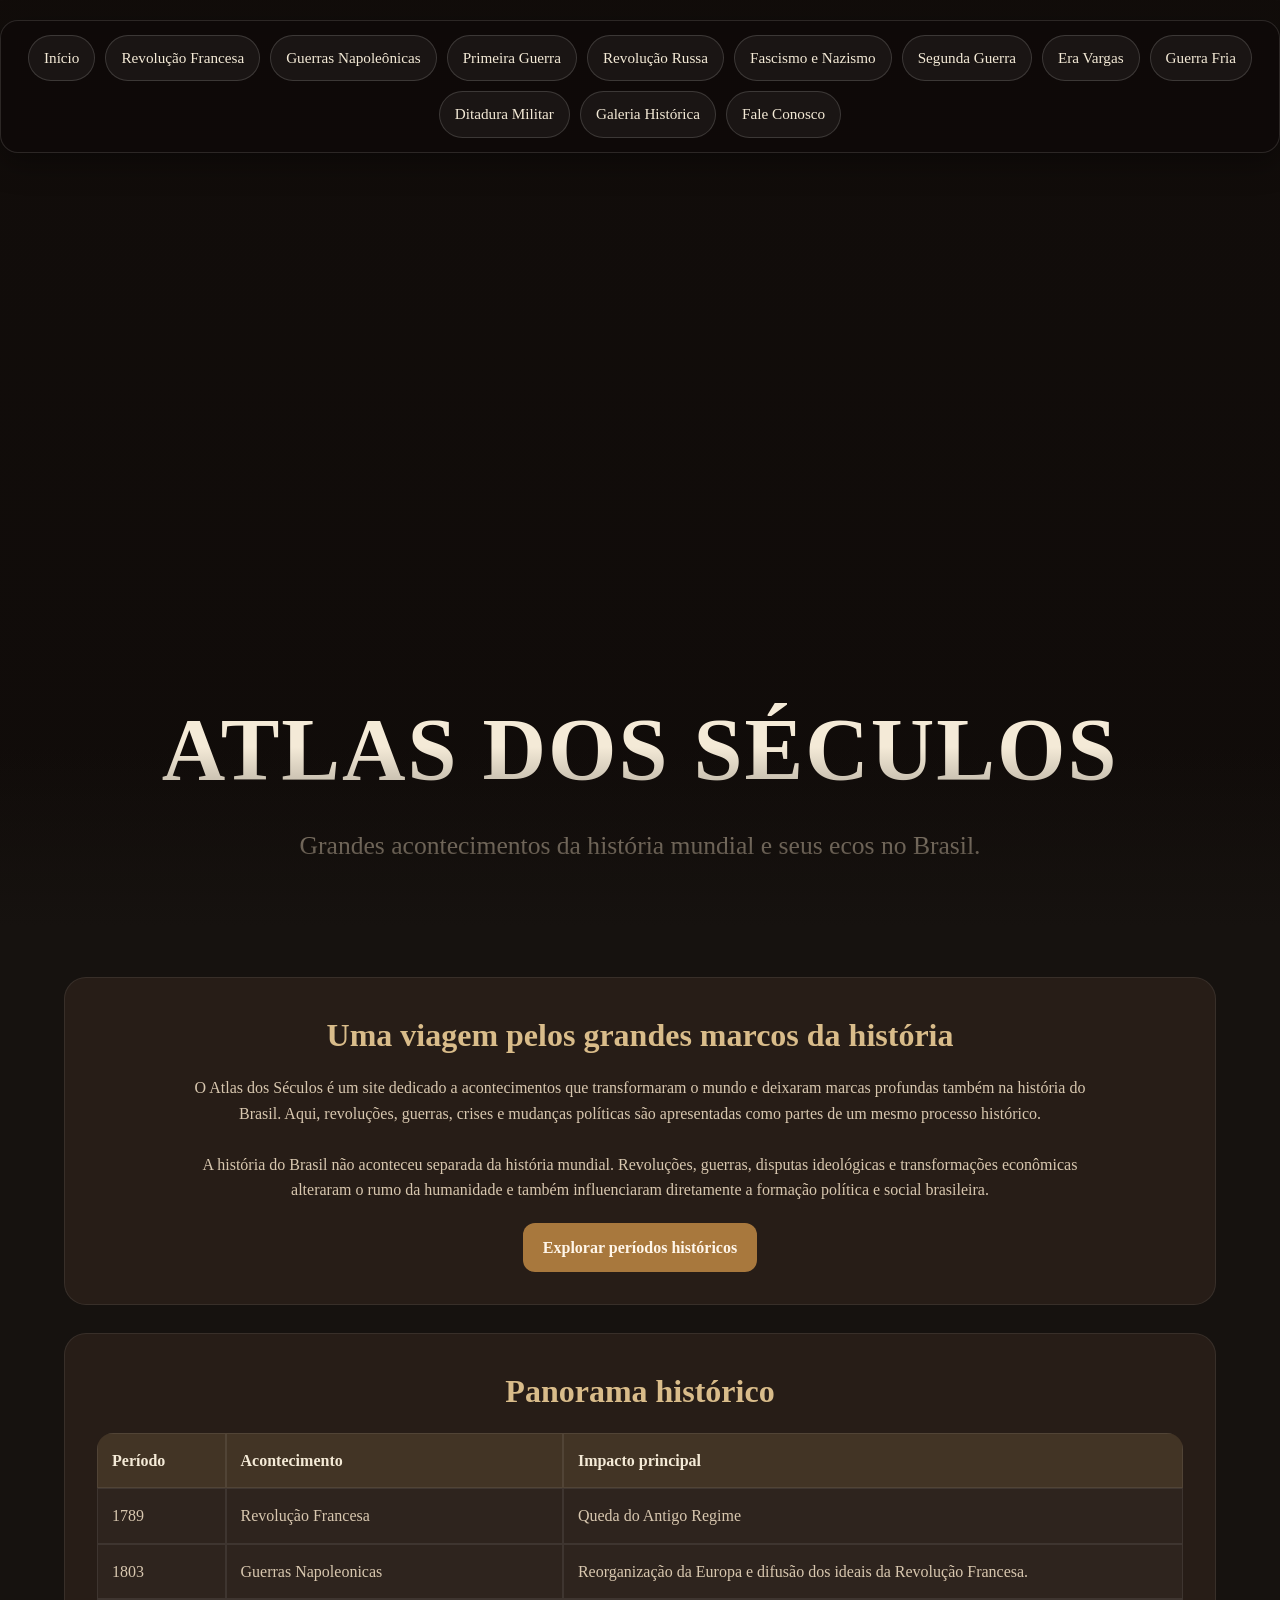
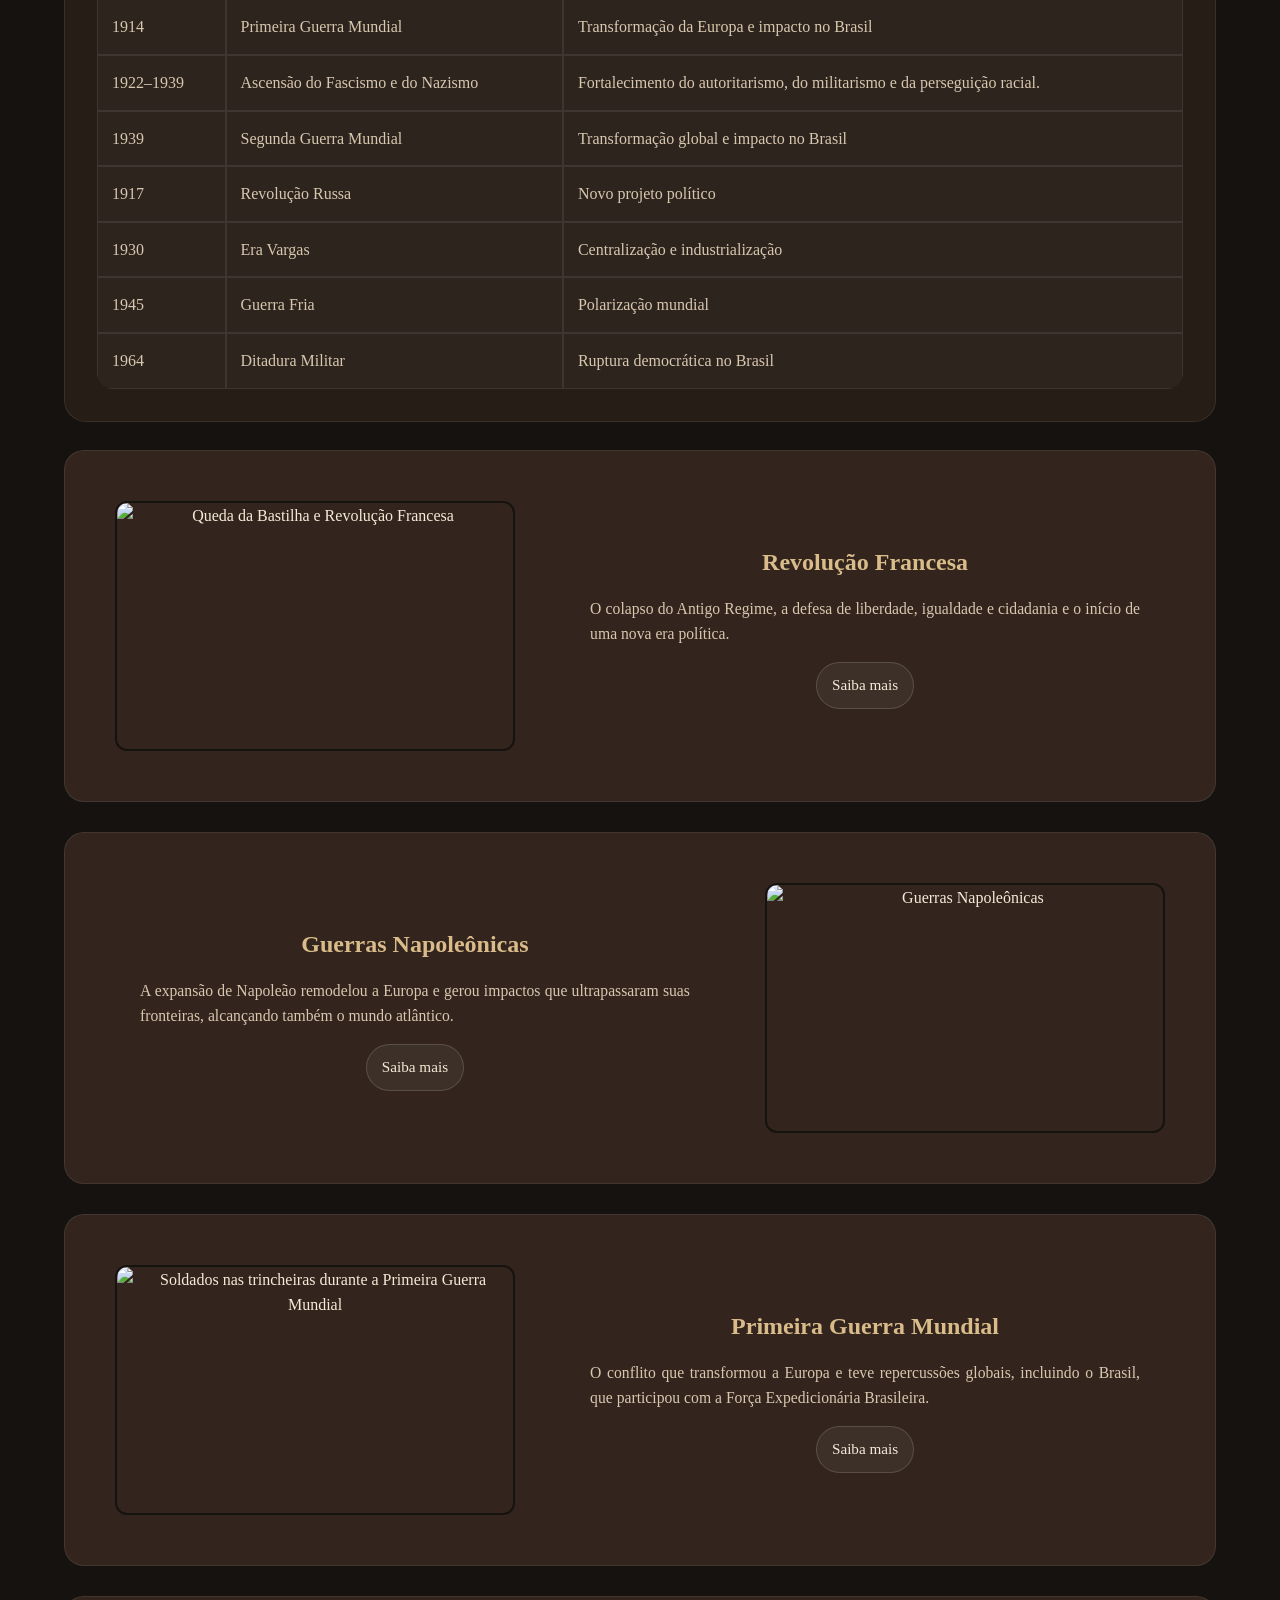
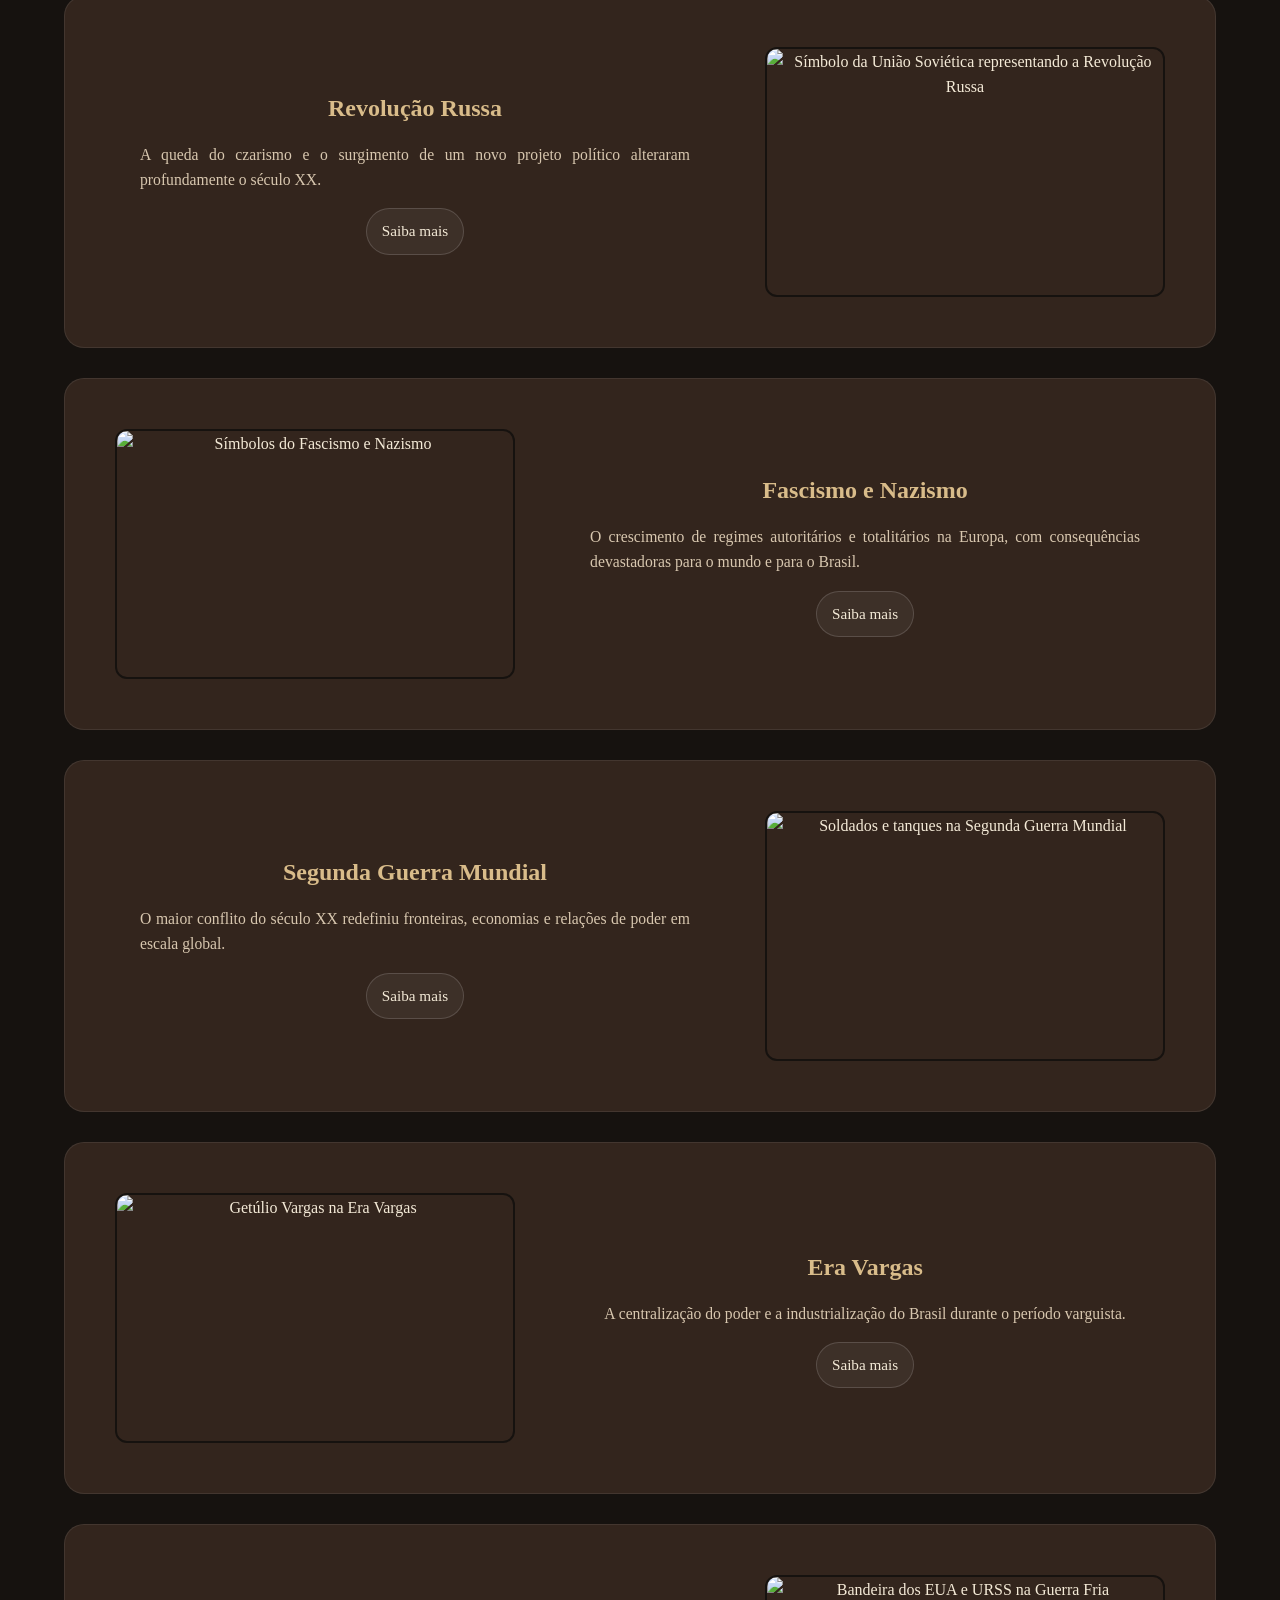
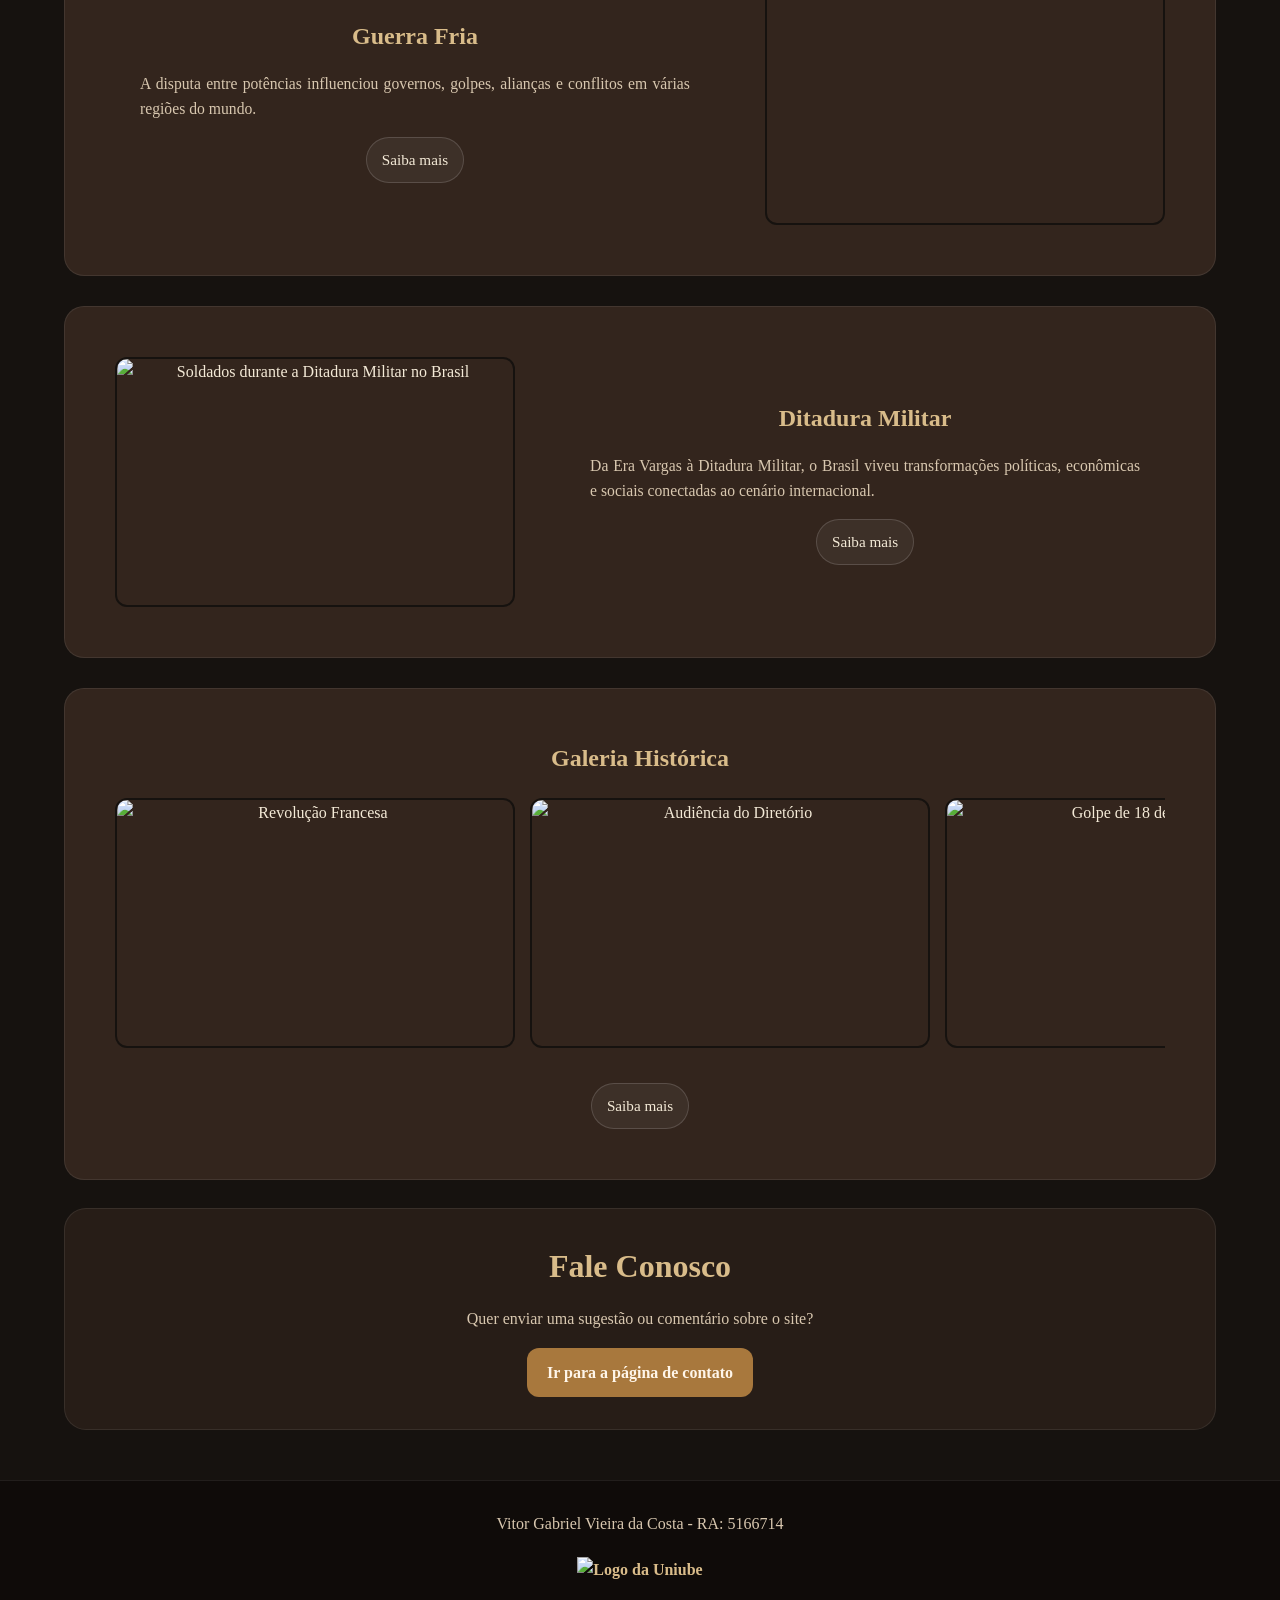
==== commit 6ddb74b3: "CSS att" ====
--- a/index.html
+++ b/index.html
@@ -12,6 +12,7 @@
     <meta name="robots" content="index, follow">
     <title>Início | Atlas dos Séculos</title>
     <link rel="stylesheet" href="CSS/styles.css">
+    <link rel="shortcut icon" type="image/x-icon" href="imagens/logo.png">
 
     <script async src="https://www.googletagmanager.com/gtag/js?id=G-JBV4H5ECZH"></script>
     <script>
@@ -38,27 +39,51 @@
             style="display:none;visibility:hidden"></iframe></noscript>
 
     <header style="--bg-image: url('../imagens/figuras.png');">
-        <nav>
-            <a href="index.html">Início</a>
-            <hr>
-            <a href="revolucao-francesa.html">Revolução Francesa</a>
-            <a href="guerras-napoleonicas.html">Guerras Napoleônicas</a>
-            <a href="primeira-guerra.html">Primeira Guerra</a>
-            <a href="revolucao-russa.html">Revolução Russa</a>
-            <a href="Nazifascismo.html">Fascismo e Nazismo</a>
-            <a href="segunda-guerra.html">Segunda Guerra</a>
-            <a href="era-vargas.html">Era Vargas</a>
-            <a href="guerra-fria.html">Guerra Fria</a>
-            <a href="ditadura-militar.html">Ditadura Militar</a>
-            <a href="galeria-historica.html">Galeria Histórica</a>
-            <a target="_blank" href="contato.html">Fale Conosco</a>
+        <nav class="navbar">
+            <div class="navlist">
+                <ul>
+                    <li class="navintemf"><a href="index.html" class="navlink">Início</a></li>
+                    <li class="navintem"><a href="revolucao-francesa.html" class="navlink">Revolução Francesa</a></li>
+                    <li class="navintem"><a href="guerras-napoleonicas.html" class="navlink">Guerras Napoleônicas</a></li>
+                    <li class="navintem"><a href="primeira-guerra.html" class="navlink">Primeira Guerra</a></li>
+                    <li class="navintem"><a href="revolucao-russa.html" class="navlink">Revolução Russa</a></li>
+                    <li class="navintem"><a href="Nazifascismo.html" class="navlink">Fascismo e Nazismo</a></li>
+                    <li class="navintem"><a href="segunda-guerra.html" class="navlink">Segunda Guerra</a></li>
+                    <li class="navintem"><a href="era-vargas.html" class="navlink">Era Vargas</a></li>
+                    <li class="navintem"><a href="guerra-fria.html" class="navlink">Guerra Fria</a></li>
+                    <li class="navintem"><a href="ditadura-militar.html" class="navlink">Ditadura Militar</a></li>
+                    <li class="navintemf"><a href="galeria-historica.html" class="navlink">Galeria Histórica</a></li>
+                    <li class="navintemf"><a target="_blank" href="contato.html" class="navlink">Fale Conosco</a></li>
+                </ul>
+            </div>
+
+            <div class="mobileicon">
+                <button onclick="menushow()"> <img class="icon" src="imagens/mobilemenu.png" alt=""></button>
+
+            </div>
         </nav>
+        
+        <div class="mobilemenu">
+            <ul>
+                    <li class="navintem"><a href="revolucao-francesa.html" class="navlink">Revolução Francesa</a></li>
+                    <li class="navintem"><a href="guerras-napoleonicas.html" class="navlink">Guerras Napoleônicas</a></li>
+                    <li class="navintem"><a href="primeira-guerra.html" class="navlink">Primeira Guerra</a></li>
+                    <li class="navintem"><a href="revolucao-russa.html" class="navlink">Revolução Russa</a></li>
+                    <li class="navintem"><a href="Nazifascismo.html" class="navlink">Fascismo e Nazismo</a></li>
+                    <li class="navintem"><a href="segunda-guerra.html" class="navlink">Segunda Guerra</a></li>
+                    <li class="navintem"><a href="era-vargas.html" class="navlink">Era Vargas</a></li>
+                    <li class="navintem"><a href="guerra-fria.html" class="navlink">Guerra Fria</a></li>
+                    <li class="navintem"><a href="ditadura-militar.html" class="navlink">Ditadura Militar</a></li>
+                </ul>
+        </div>
 
         <div>
             <h1>Atlas dos Séculos</h1>
             <p>Grandes acontecimentos da história mundial e seus ecos no Brasil.</p>
         </div>
     </header>
+
+    <script src="Script/script.js"></script>
 
     <main>
 
@@ -171,7 +196,7 @@
                         O conflito que transformou a Europa e teve repercussões globais, incluindo
                         o Brasil, que participou com a Força Expedicionária Brasileira.
                     </p>
-                    <a href="primeira-guerra-mundial.html">Saiba mais</a>
+                    <a href="primeira-guerra.html">Saiba mais</a>
                 </div>
             </article>
 
@@ -286,6 +311,8 @@
         <a href="https://www.uniube.br/" target="_blank"><img src="imagens/uniubebranca.png" alt="Logo da Uniube"></a>
     </footer>
 
+    
+
 </body>
 
 </html>
--- a/CSS/styles.css
+++ b/CSS/styles.css
@@ -2,10 +2,10 @@
     margin: 0;
     padding: 0;
     box-sizing: border-box;
+    font-family: Georgia, "Times New Roman", serif;
 }
 
 body {
-    font-family: Georgia, "Times New Roman", serif;
     background: #16120f;
     color: #f4ead7;
     line-height: 1.6;
@@ -41,7 +41,7 @@
     text-transform: uppercase;
     letter-spacing: 2px;
     margin-bottom: 5px;
-    margin-top: 550px;
+    margin-top: 620px;
 
 }
 
@@ -51,27 +51,37 @@
     color: #d8c7af;
 }
 
-nav {
+.navbar {
     position: fixed;
     top: 20px;
     left: 50%;
     transform: translateX(-50%);
     display: flex;
-    flex-wrap: wrap;
-    justify-content: center;
-    gap: 10px;
-    padding: 14px 18px;
+    align-items: center;
+    padding: 14px 24px;
     background: rgba(15, 10, 8, 0.78);
     border: 1px solid rgba(255, 255, 255, 0.12);
     border-radius: 18px;
     box-shadow: 0 10px 30px rgba(0, 0, 0, 0.35);
     backdrop-filter: blur(6px);
     z-index: 1000;
-    width: max-content;
-
-}
-
-nav a {
+    width: 100%;
+    max-width: 1800px;
+}
+
+
+.navbar ul {
+    display: flex;
+    flex-wrap: wrap;
+    justify-content: center;
+    align-items: center;
+    gap: 10px;
+    list-style: none;
+    margin: 0;
+    padding: 0;
+}
+
+.navlink {
     text-decoration: none;
     color: #f4ead7;
     padding: 10px 15px;
@@ -80,16 +90,30 @@
     background: rgba(255, 255, 255, 0.05);
     transition: 0.3s;
     font-size: 0.95rem;
-}
-
-nav a:hover {
+    display: inline-block;
+    white-space: nowrap;
+    flex-shrink: 0;
+}
+
+.navlink:hover {
     transform: translateY(-5px);
     background: rgba(183, 138, 74, 0.2);
     border-color: rgba(183, 138, 74, 0.45);
 }
 
+.mobileicon {
+    display: none;
+
+}
+
+.mobilemenu {
+    display: none;
+
+}
+
 main {
-    width: min(1600px, 100%);
+    width: 90%;
+    max-width: 1600px;
     margin: 50px auto;
 }
 
@@ -145,7 +169,8 @@
 }
 
 
-th, td {
+th,
+td {
     border: 1px solid rgba(255, 255, 255, 0.08);
     padding: 14px;
     text-align: left;
@@ -168,7 +193,7 @@
     background: transparent;
     border: none;
     padding: 0;
-    
+
 }
 
 
@@ -182,7 +207,7 @@
     text-align: center;
     display: flex;
     align-items: center;
-    gap: 30px;
+    gap: 50px;
 
 }
 
@@ -192,7 +217,7 @@
 
 #periodos article a:hover {
     transform: translateY(-5px);
-    
+
 }
 
 #periodos article h2 {
@@ -231,6 +256,8 @@
 
 #periodos article img {
     width: 40%;
+    aspect-ratio: 16 / 10;
+    object-fit: cover;
     border-radius: 12px;
     border: #16120f solid 2px;
 
@@ -318,7 +345,9 @@
     margin-top: 10px;
 }
 
-@media (max-width: 768px) {
+
+
+@media screen and (max-width: 768px) and (max-width: 1024px) {
     header {
         min-height: auto;
         padding: 40px 6%;
@@ -343,14 +372,105 @@
         white-space: nowrap;
     }
 
-    nav {
-        padding: 10px;
-        gap: 6px;
-    }
-
-    nav a {
-        font-size: 0.8rem;
-        padding: 6px 10px;
+    .navbar {
+        padding: 2px 2px;
+        width: 95%;
+        justify-content: center;
+        gap: 15px;
+    }
+
+    .navlist {
+        display: block; 
+    }
+
+    .navlink {
+        padding: 8px 10px;
+        font-size: 0.7rem;
+    }
+
+    .navlist ul {
+        display: flex;
+        align-items: center;
+        gap: 8px;
+    }
+
+    .navintem {
+        display: none;
+    }
+
+    .navintemf {
+        padding: 5px 5px;
+        font-size: 0.85rem;
+        display: flex;
+        align-items: center;
+    }
+
+    .mobileicon {
+        display: flex;
+        align-items: center;
+        justify-content: center;
+    }
+
+    .mobileicon button {
+        display: flex;
+        width: 95%;
+        padding: 5px;
+        text-decoration: none;
+        background: rgba(255, 255, 255, 0.05);
+        color: #f4ead7;
+        border-radius: 15px;
+        font-weight: bold;
+        border: 1px solid rgba(255, 255, 255, 0.15);
+        margin: 0;
+        cursor: pointer;
+    }
+
+    .icon {
+        width: 20px;
+        
+    }
+
+    .mobilemenu ul {
+        display: flex;
+        flex-direction: column;
+        gap: 10px;
+        list-style: none;
+        margin: 0;
+        padding: 0;
+    }
+
+    .mobilemenu .navintem {
+        display: block;
+        padding: 0.2rem;
+    }
+
+
+    .mobilemenu.open {
+        display: flex;
+        position: fixed;
+        justify-content: center;
+        align-items: right;
+        top: 90px;
+        width: 90%;
+        padding: 20px;
+        background: rgba(15, 10, 8, 0.95);
+        border: 1px solid rgba(255, 255, 255, 0.12);
+        border-radius: 15px;
+        box-shadow: 0 10px 30px rgba(0, 0, 0, 0.5);
+        z-index: 1000;
+        max-height: 75vh;
+        overflow-y: auto;
+        
+    }
+
+    .mobilemenu.open .navlink {
+        padding: 10px 15px;
+        font-size: 0.95rem;
+        display: block;
+    }
+
+    .mobilemenu.open::-webkit-scrollbar {
+        display: none;
     }
 
     #periodos article {
@@ -358,6 +478,10 @@
         gap: 15px;
     }
 
+    #periodos::-webkit-scrollbar {
+        display: none;
+    }
+
     #periodos article.inverso {
         flex-direction: column;
     }
@@ -374,5 +498,5 @@
         text-align: center;
         padding: 0;
     }
-    
+
 }
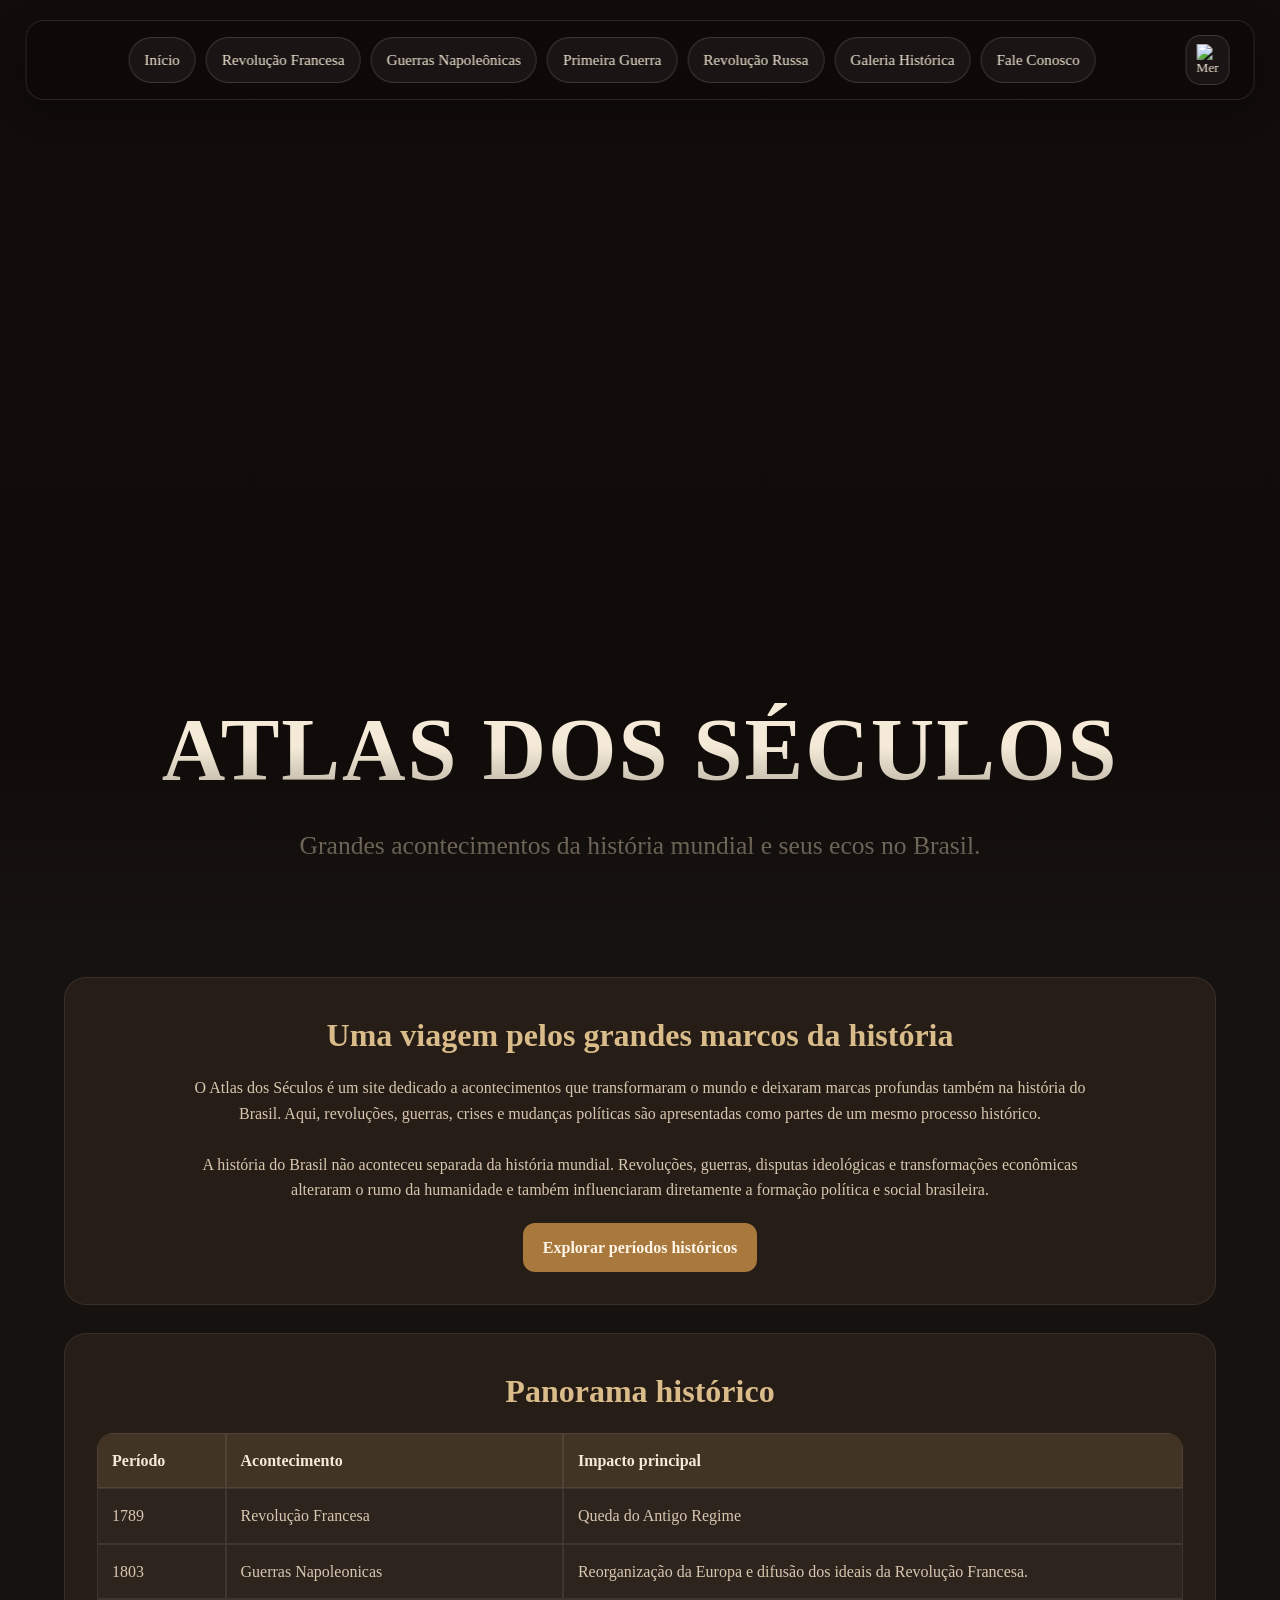
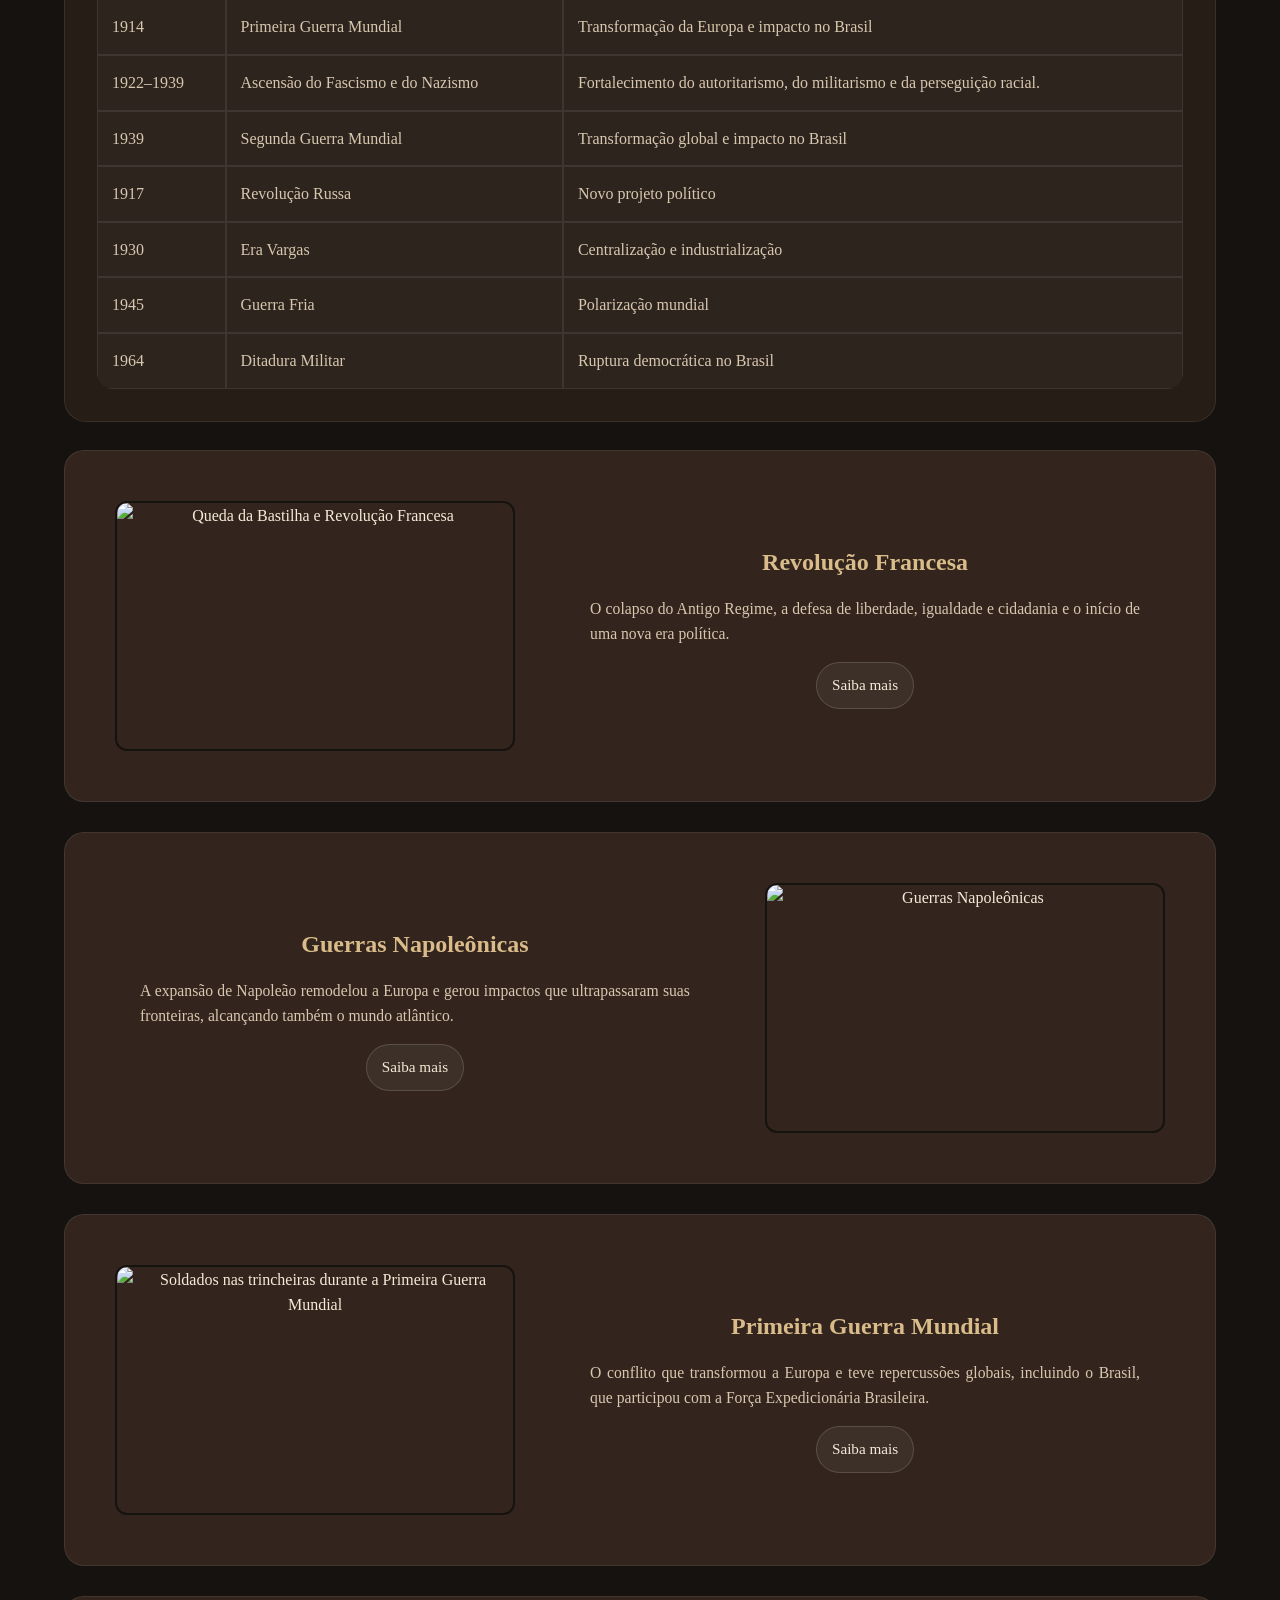
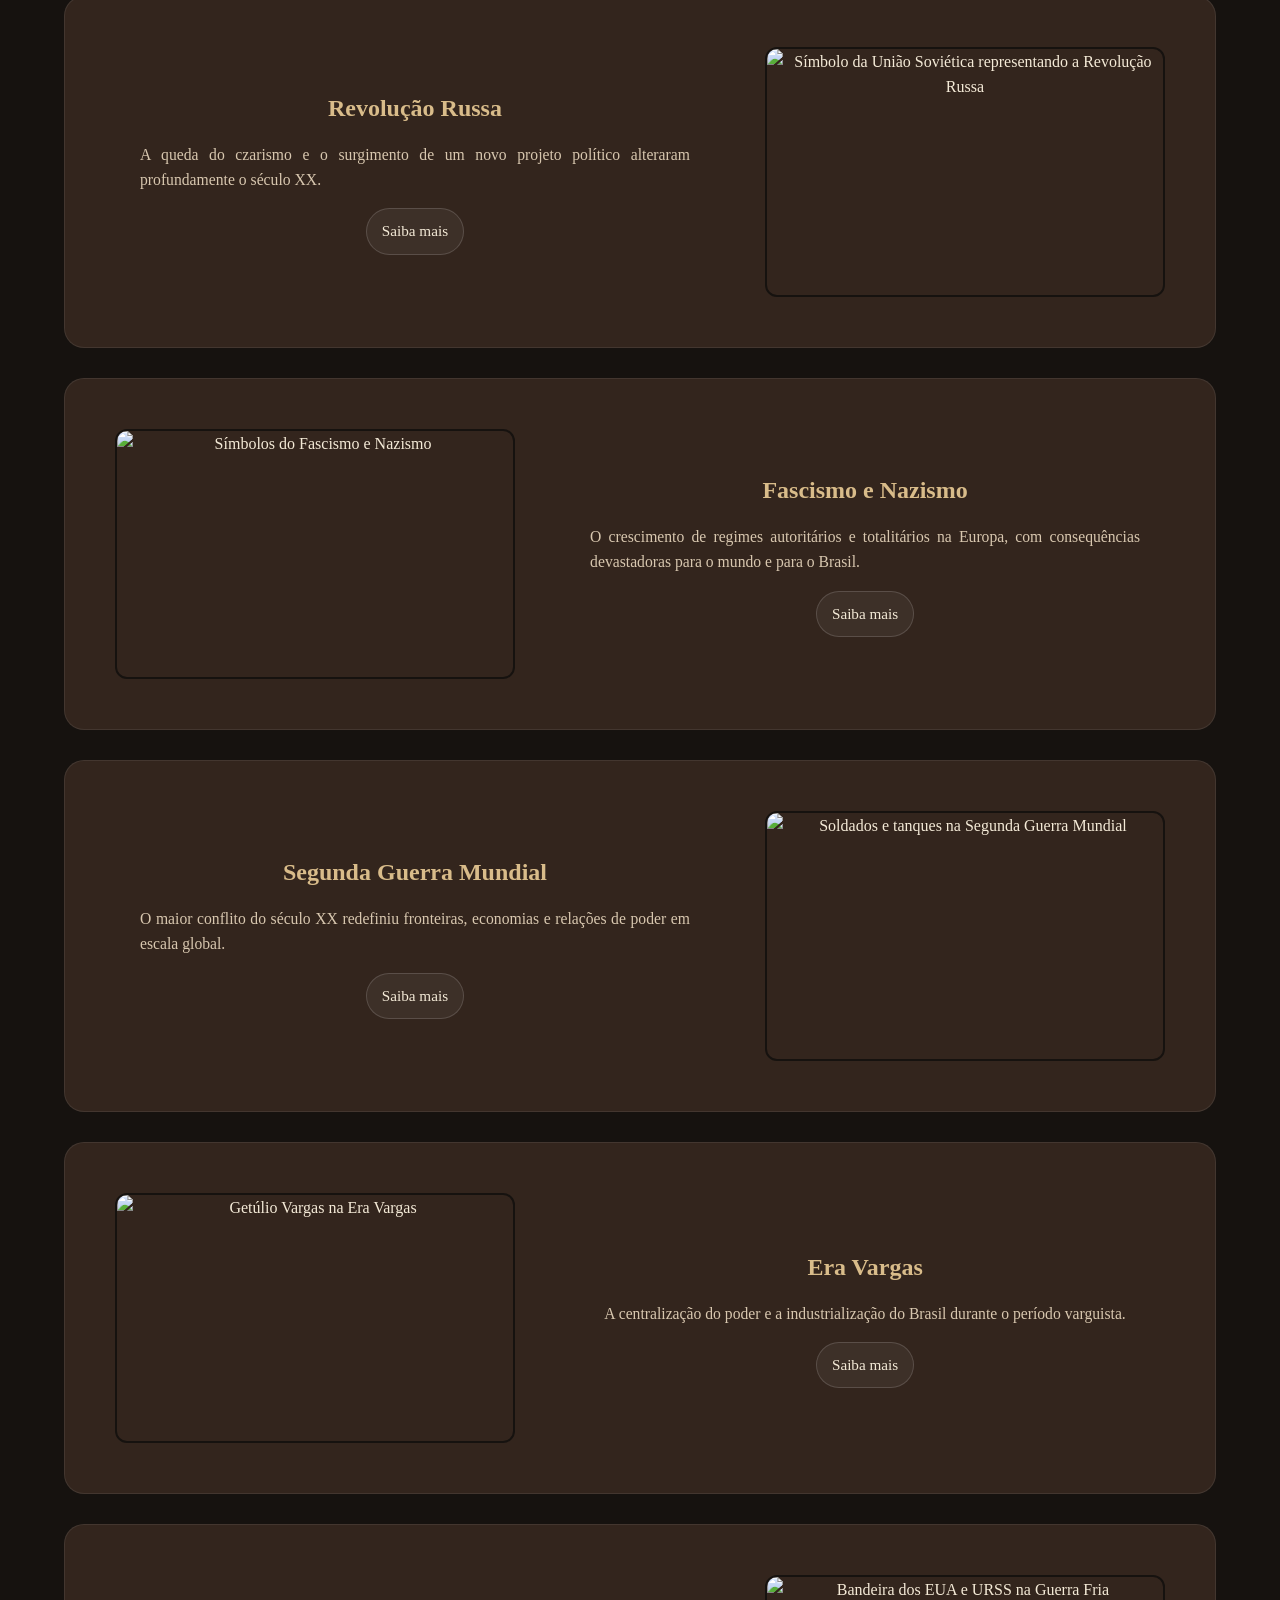
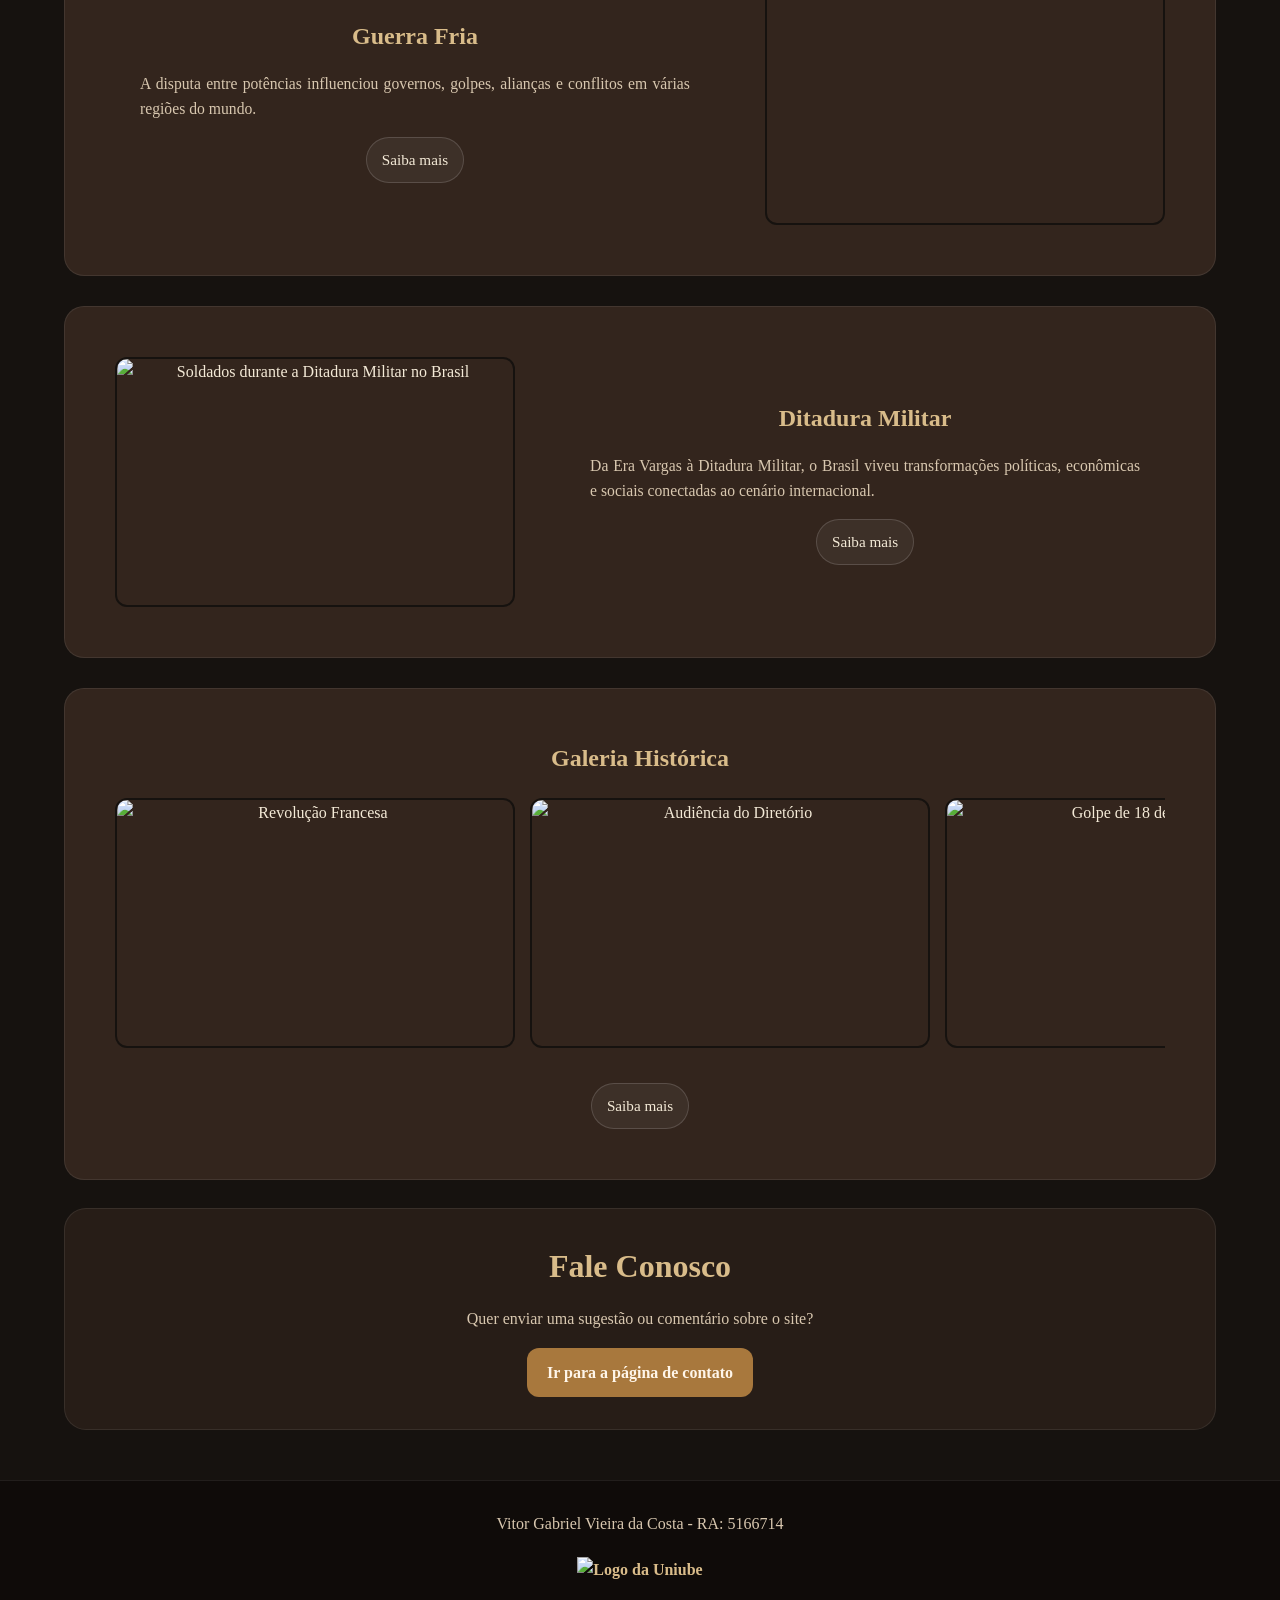
==== commit 8cd80158: "Atualização funcionamento da NavBar" ====
--- a/index.html
+++ b/index.html
@@ -12,7 +12,7 @@
     <meta name="robots" content="index, follow">
     <title>Início | Atlas dos Séculos</title>
     <link rel="stylesheet" href="CSS/styles.css">
-    <link rel="shortcut icon" type="image/x-icon" href="imagens/logo.png">
+    <link rel="shortcut icon" type="image/x-icon" href="imagens/mapa-do-tesouro.png">
 
     <script async src="https://www.googletagmanager.com/gtag/js?id=G-JBV4H5ECZH"></script>
     <script>
@@ -43,8 +43,10 @@
             <div class="navlist">
                 <ul>
                     <li class="navintemf"><a href="index.html" class="navlink">Início</a></li>
+
                     <li class="navintem"><a href="revolucao-francesa.html" class="navlink">Revolução Francesa</a></li>
-                    <li class="navintem"><a href="guerras-napoleonicas.html" class="navlink">Guerras Napoleônicas</a></li>
+                    <li class="navintem"><a href="guerras-napoleonicas.html" class="navlink">Guerras Napoleônicas</a>
+                    </li>
                     <li class="navintem"><a href="primeira-guerra.html" class="navlink">Primeira Guerra</a></li>
                     <li class="navintem"><a href="revolucao-russa.html" class="navlink">Revolução Russa</a></li>
                     <li class="navintem"><a href="Nazifascismo.html" class="navlink">Fascismo e Nazismo</a></li>
@@ -52,29 +54,21 @@
                     <li class="navintem"><a href="era-vargas.html" class="navlink">Era Vargas</a></li>
                     <li class="navintem"><a href="guerra-fria.html" class="navlink">Guerra Fria</a></li>
                     <li class="navintem"><a href="ditadura-militar.html" class="navlink">Ditadura Militar</a></li>
+
                     <li class="navintemf"><a href="galeria-historica.html" class="navlink">Galeria Histórica</a></li>
                     <li class="navintemf"><a target="_blank" href="contato.html" class="navlink">Fale Conosco</a></li>
                 </ul>
             </div>
 
             <div class="mobileicon">
-                <button onclick="menushow()"> <img class="icon" src="imagens/mobilemenu.png" alt=""></button>
-
+                <button onclick="menushow()">
+                    <img class="icon" src="imagens/mobilemenu.png" alt="Menu">
+                </button>
             </div>
         </nav>
-        
+
         <div class="mobilemenu">
-            <ul>
-                    <li class="navintem"><a href="revolucao-francesa.html" class="navlink">Revolução Francesa</a></li>
-                    <li class="navintem"><a href="guerras-napoleonicas.html" class="navlink">Guerras Napoleônicas</a></li>
-                    <li class="navintem"><a href="primeira-guerra.html" class="navlink">Primeira Guerra</a></li>
-                    <li class="navintem"><a href="revolucao-russa.html" class="navlink">Revolução Russa</a></li>
-                    <li class="navintem"><a href="Nazifascismo.html" class="navlink">Fascismo e Nazismo</a></li>
-                    <li class="navintem"><a href="segunda-guerra.html" class="navlink">Segunda Guerra</a></li>
-                    <li class="navintem"><a href="era-vargas.html" class="navlink">Era Vargas</a></li>
-                    <li class="navintem"><a href="guerra-fria.html" class="navlink">Guerra Fria</a></li>
-                    <li class="navintem"><a href="ditadura-militar.html" class="navlink">Ditadura Militar</a></li>
-                </ul>
+            <ul></ul>
         </div>
 
         <div>
@@ -311,7 +305,7 @@
         <a href="https://www.uniube.br/" target="_blank"><img src="imagens/uniubebranca.png" alt="Logo da Uniube"></a>
     </footer>
 
-    
+
 
 </body>
 
--- a/CSS/styles.css
+++ b/CSS/styles.css
@@ -56,59 +56,139 @@
     top: 20px;
     left: 50%;
     transform: translateX(-50%);
-    display: flex;
-    align-items: center;
+
+    display: flex;
+    align-items: center;
+    justify-content: center;
+    gap: 12px;
+
     padding: 14px 24px;
+
     background: rgba(15, 10, 8, 0.78);
     border: 1px solid rgba(255, 255, 255, 0.12);
     border-radius: 18px;
     box-shadow: 0 10px 30px rgba(0, 0, 0, 0.35);
     backdrop-filter: blur(6px);
+
     z-index: 1000;
-    width: 100%;
-    max-width: 1800px;
-}
-
-
-.navbar ul {
-    display: flex;
-    flex-wrap: wrap;
+
+    width: min(96vw, 1800px);
+}
+
+.navlist {
+    flex: 1;
+    min-width: 0;
+    overflow: hidden;
+}
+
+.navlist ul {
+    display: flex;
+    flex-wrap: nowrap;
     justify-content: center;
     align-items: center;
     gap: 10px;
+
+    width: 100%;
+
     list-style: none;
     margin: 0;
     padding: 0;
+
+    overflow: hidden;
 }
 
 .navlink {
     text-decoration: none;
     color: #f4ead7;
+
     padding: 10px 15px;
+
     border: 1px solid rgba(255, 255, 255, 0.15);
     border-radius: 999px;
     background: rgba(255, 255, 255, 0.05);
+
     transition: 0.3s;
     font-size: 0.95rem;
+
     display: inline-block;
     white-space: nowrap;
     flex-shrink: 0;
 }
 
-.navlink:hover {
-    transform: translateY(-5px);
-    background: rgba(183, 138, 74, 0.2);
-    border-color: rgba(183, 138, 74, 0.45);
-}
-
 .mobileicon {
     display: none;
-
+    flex-shrink: 0;
+}
+
+.navbar.tem-menu .mobileicon {
+    display: flex;
+}
+
+.mobileicon button {
+    display: flex;
+    align-items: center;
+    justify-content: center;
+
+    padding: 8px 10px;
+
+    background: rgba(255, 255, 255, 0.05);
+    color: #f4ead7;
+
+    border-radius: 15px;
+    border: 1px solid rgba(255, 255, 255, 0.15);
+
+    cursor: pointer;
+}
+
+.icon {
+    width: 22px;
 }
 
 .mobilemenu {
     display: none;
-
+}
+
+.mobilemenu.open {
+    display: flex;
+
+    position: fixed;
+    top: 90px;
+    left: 50%;
+    transform: translateX(-50%);
+
+    width: min(90vw, 420px);
+    max-height: 75vh;
+    overflow-y: auto;
+
+    padding: 20px;
+
+    background: rgba(15, 10, 8, 0.96);
+    border: 1px solid rgba(255, 255, 255, 0.12);
+    border-radius: 15px;
+    box-shadow: 0 10px 30px rgba(0, 0, 0, 0.5);
+
+    z-index: 1001;
+}
+
+.mobilemenu.open ul {
+    display: flex;
+    flex-direction: column;
+    gap: 10px;
+
+    width: 100%;
+
+    list-style: none;
+    margin: 0;
+    padding: 0;
+}
+
+.mobilemenu.open .navlink {
+    display: block;
+    width: 100%;
+    text-align: center;
+
+    padding: 10px 15px;
+    font-size: 0.95rem;
 }
 
 main {
@@ -347,7 +427,7 @@
 
 
 
-@media screen and (max-width: 768px) and (max-width: 1024px) {
+@media screen and (max-width: 1024px) {
     header {
         min-height: auto;
         padding: 40px 6%;
@@ -372,106 +452,6 @@
         white-space: nowrap;
     }
 
-    .navbar {
-        padding: 2px 2px;
-        width: 95%;
-        justify-content: center;
-        gap: 15px;
-    }
-
-    .navlist {
-        display: block; 
-    }
-
-    .navlink {
-        padding: 8px 10px;
-        font-size: 0.7rem;
-    }
-
-    .navlist ul {
-        display: flex;
-        align-items: center;
-        gap: 8px;
-    }
-
-    .navintem {
-        display: none;
-    }
-
-    .navintemf {
-        padding: 5px 5px;
-        font-size: 0.85rem;
-        display: flex;
-        align-items: center;
-    }
-
-    .mobileicon {
-        display: flex;
-        align-items: center;
-        justify-content: center;
-    }
-
-    .mobileicon button {
-        display: flex;
-        width: 95%;
-        padding: 5px;
-        text-decoration: none;
-        background: rgba(255, 255, 255, 0.05);
-        color: #f4ead7;
-        border-radius: 15px;
-        font-weight: bold;
-        border: 1px solid rgba(255, 255, 255, 0.15);
-        margin: 0;
-        cursor: pointer;
-    }
-
-    .icon {
-        width: 20px;
-        
-    }
-
-    .mobilemenu ul {
-        display: flex;
-        flex-direction: column;
-        gap: 10px;
-        list-style: none;
-        margin: 0;
-        padding: 0;
-    }
-
-    .mobilemenu .navintem {
-        display: block;
-        padding: 0.2rem;
-    }
-
-
-    .mobilemenu.open {
-        display: flex;
-        position: fixed;
-        justify-content: center;
-        align-items: right;
-        top: 90px;
-        width: 90%;
-        padding: 20px;
-        background: rgba(15, 10, 8, 0.95);
-        border: 1px solid rgba(255, 255, 255, 0.12);
-        border-radius: 15px;
-        box-shadow: 0 10px 30px rgba(0, 0, 0, 0.5);
-        z-index: 1000;
-        max-height: 75vh;
-        overflow-y: auto;
-        
-    }
-
-    .mobilemenu.open .navlink {
-        padding: 10px 15px;
-        font-size: 0.95rem;
-        display: block;
-    }
-
-    .mobilemenu.open::-webkit-scrollbar {
-        display: none;
-    }
 
     #periodos article {
         flex-direction: column;
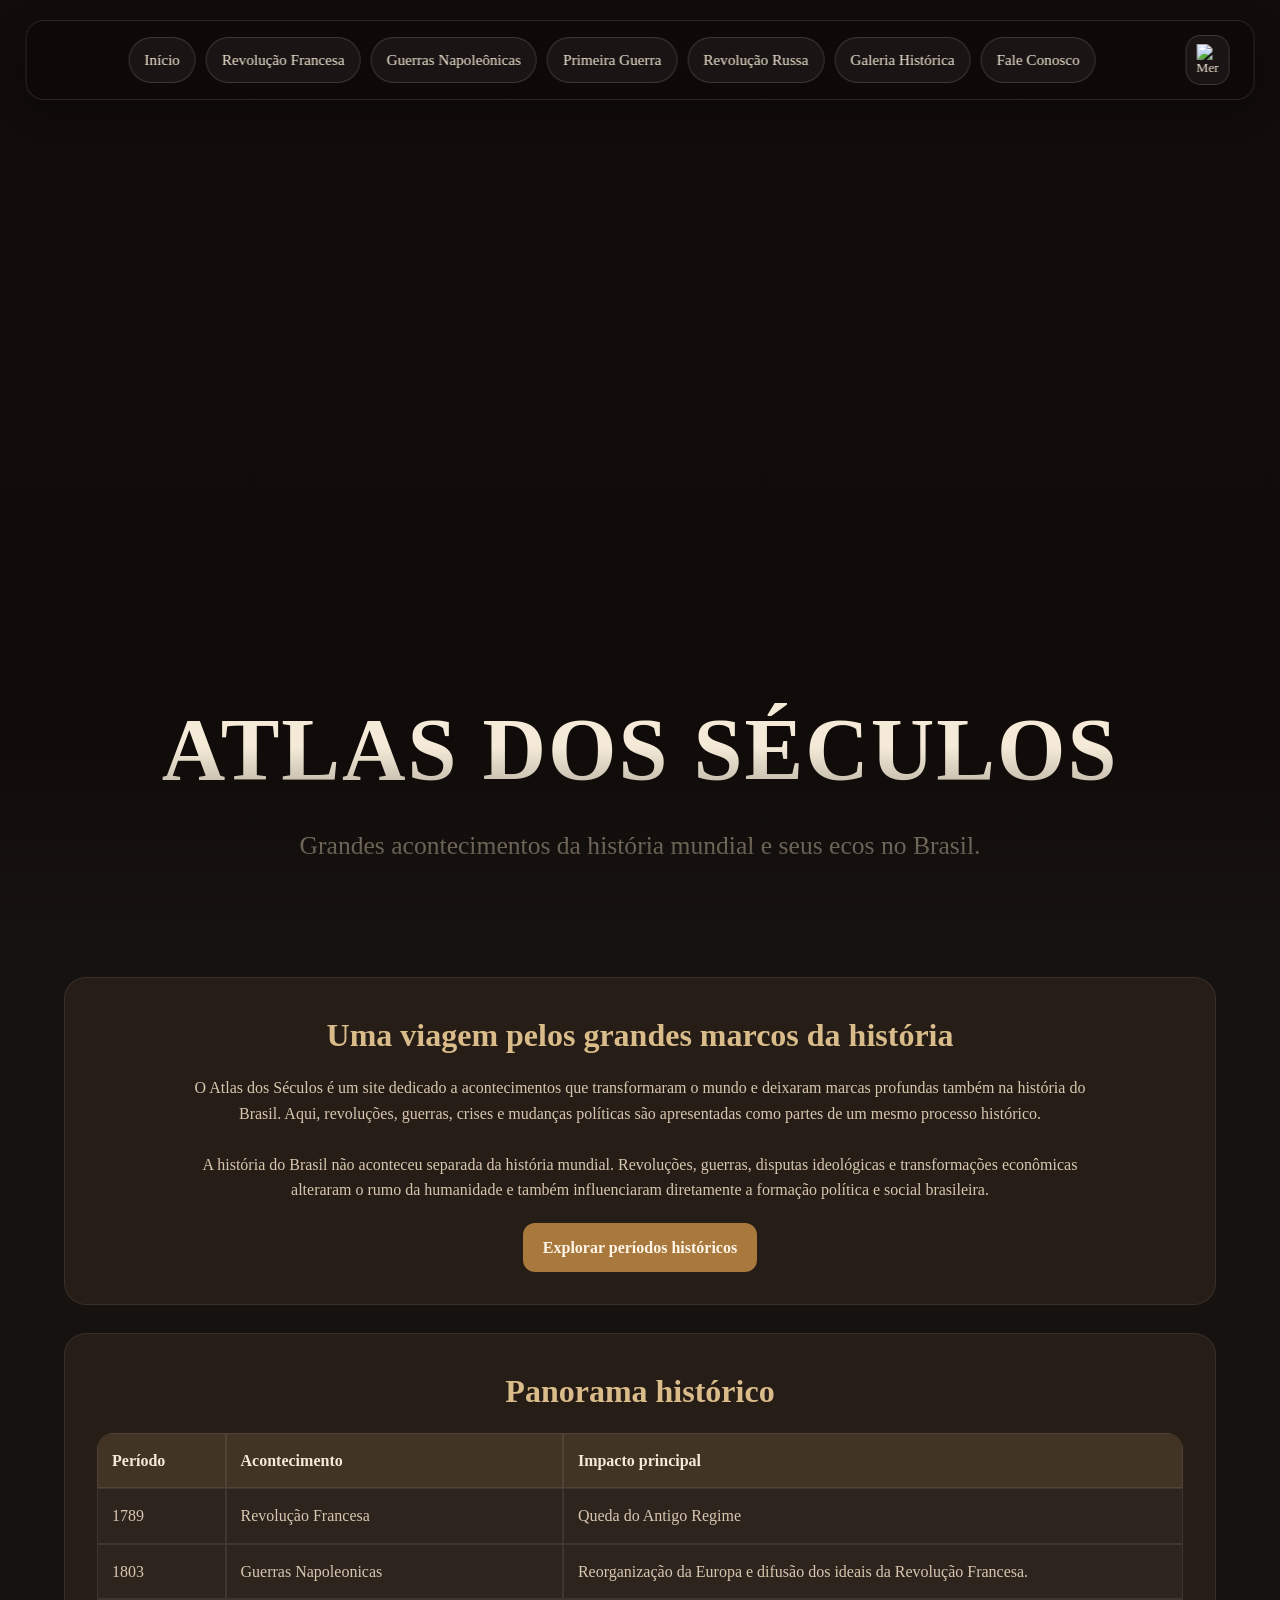
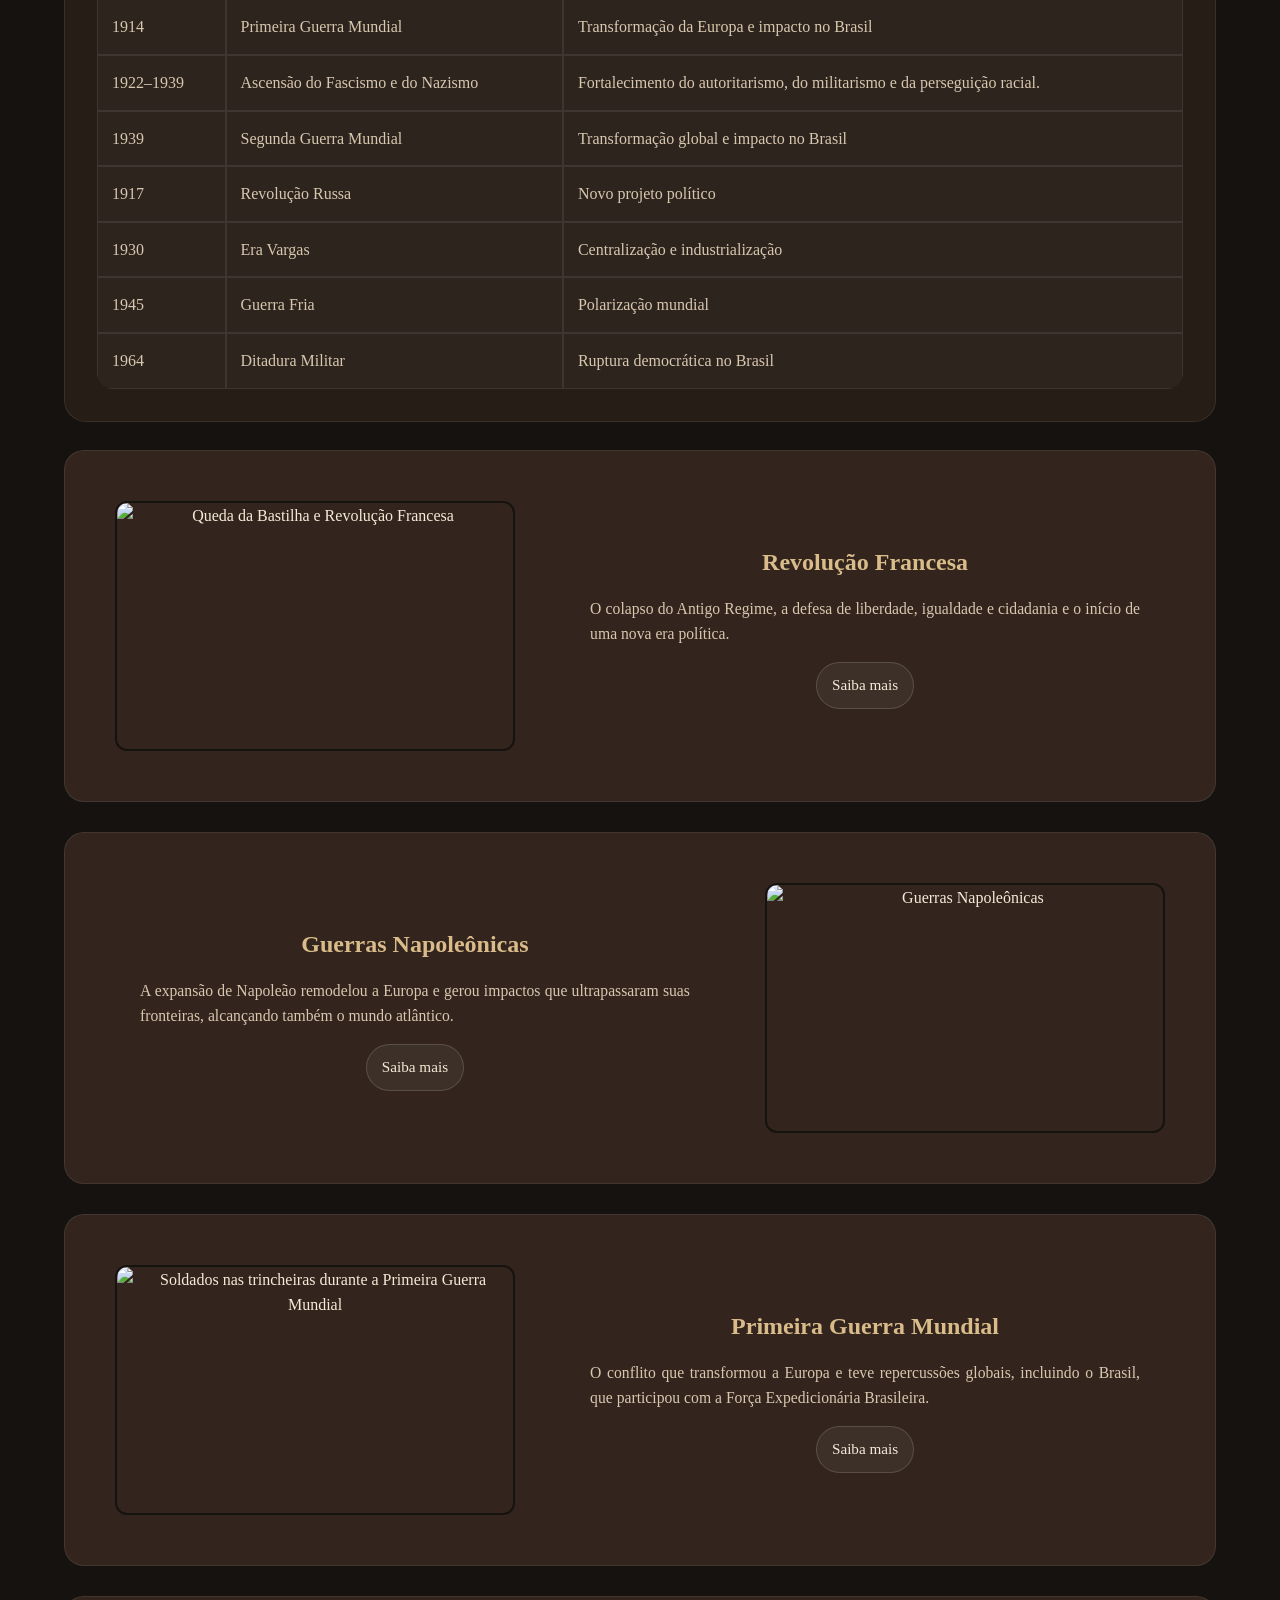
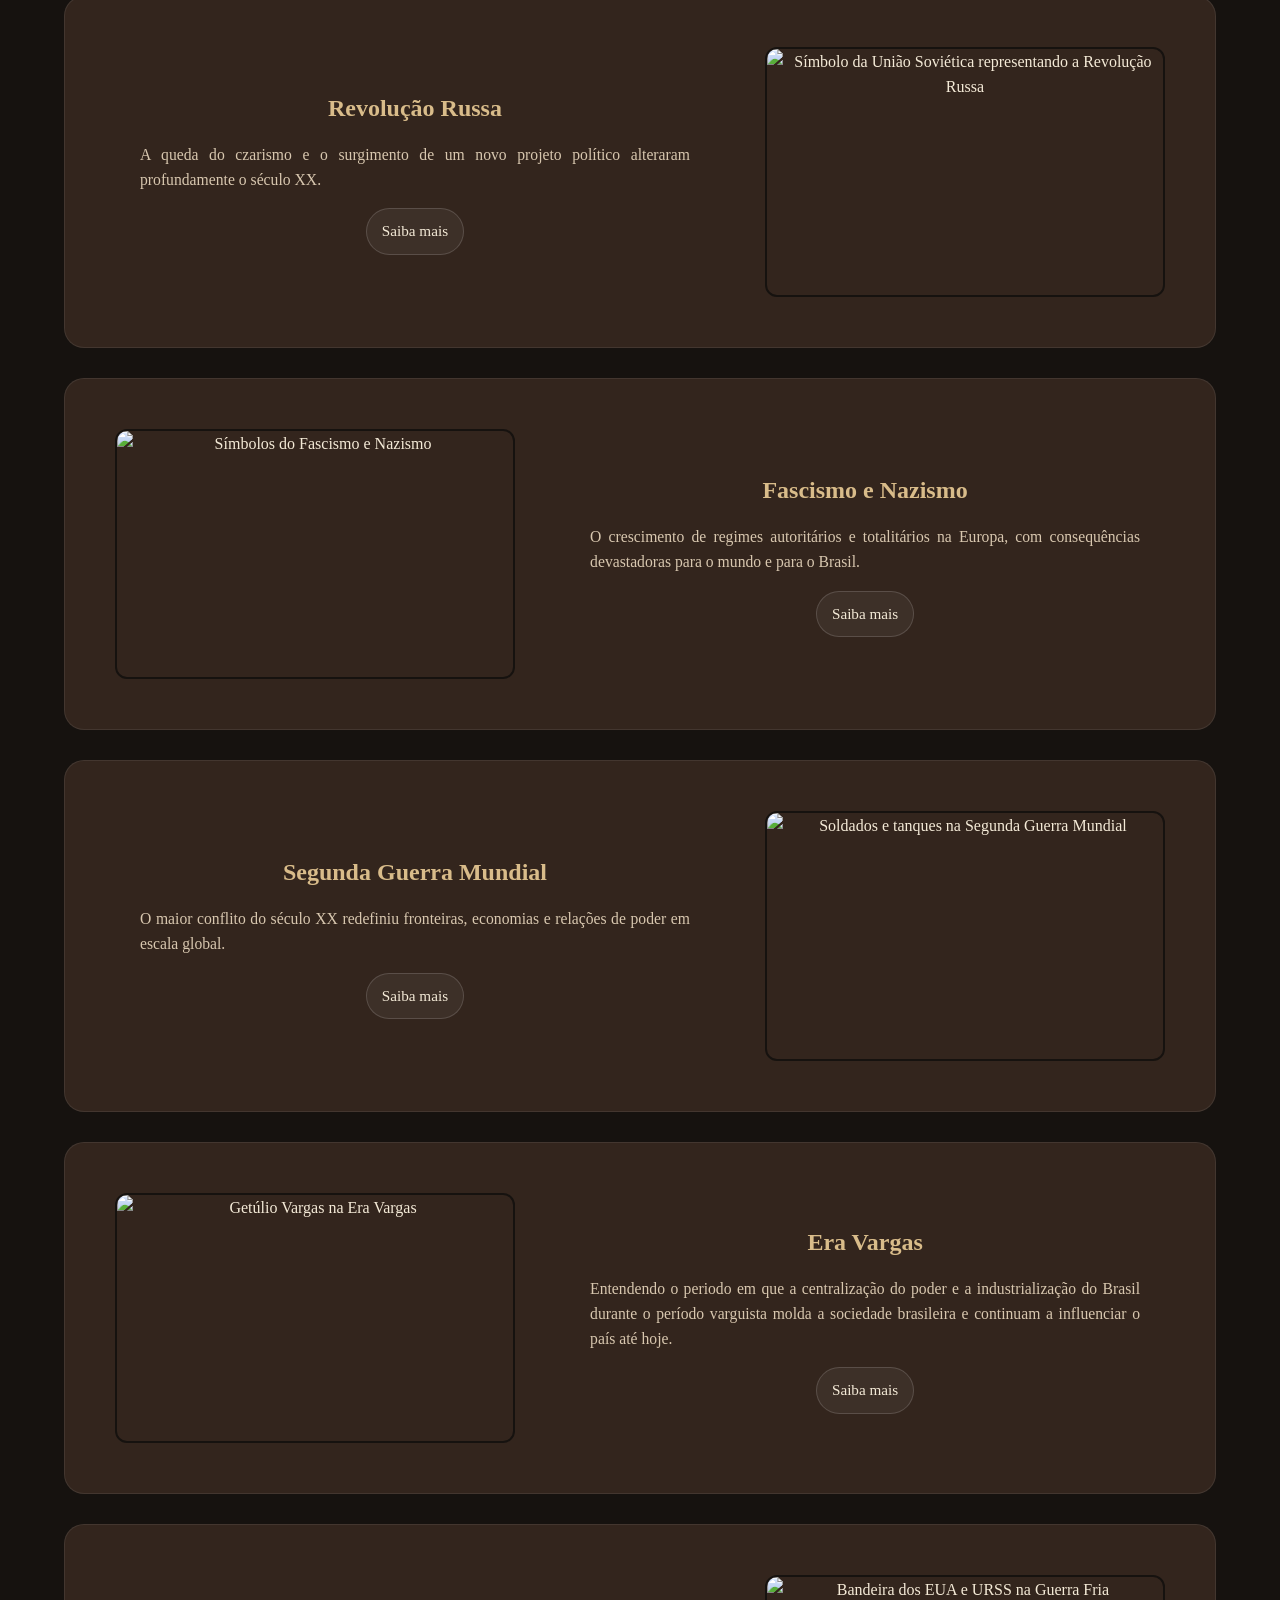
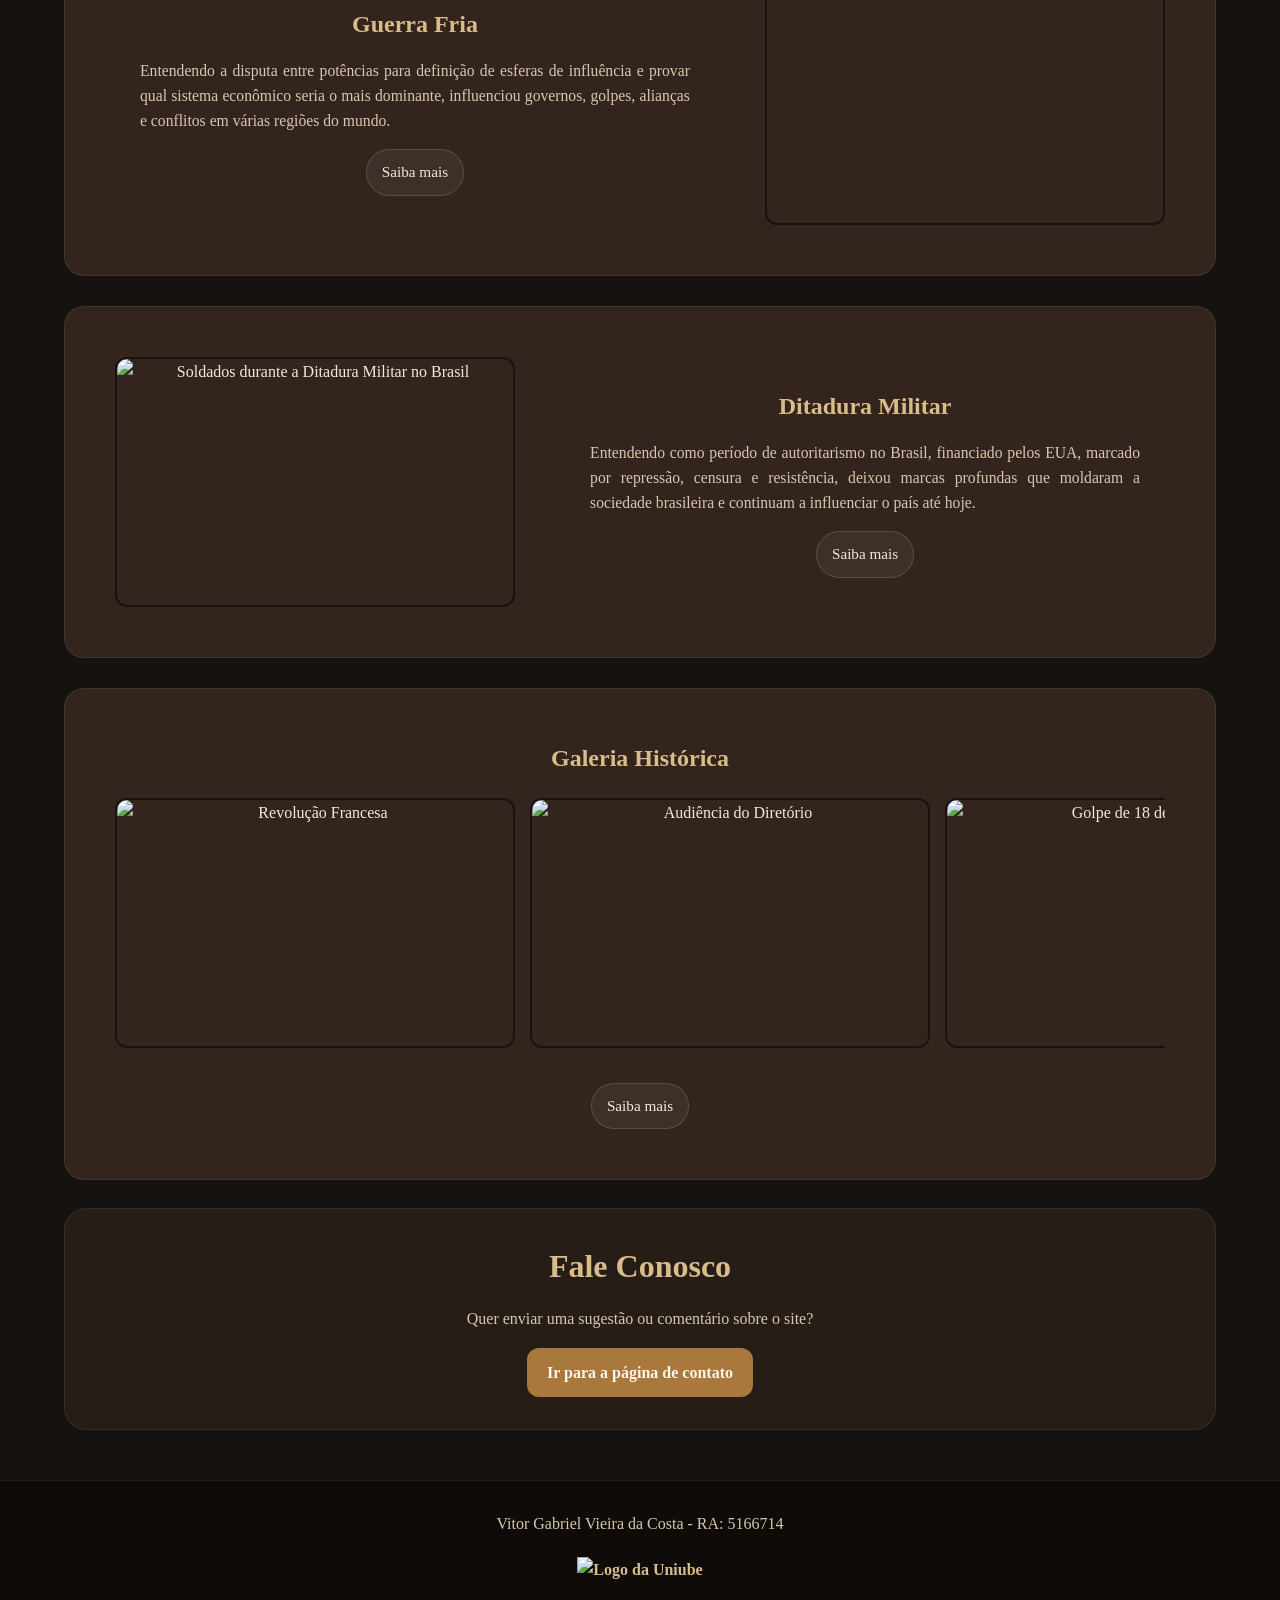
==== commit 66ae2fb7: "aa" ====
--- a/index.html
+++ b/index.html
@@ -234,7 +234,8 @@
                 <img src="imagens/capa-era-vargas.png" alt="Getúlio Vargas na Era Vargas">
                 <div class="texto">
                     <h2>Era Vargas</h2>
-                    <p>A centralização do poder e a industrialização do Brasil durante o período varguista.</p>
+                    <p>Entendendo o periodo em que a centralização do poder e a industrialização do Brasil durante o 
+                        período varguista molda a sociedade brasileira e continuam a influenciar o país até hoje.</p>
                     <a href="era-vargas.html">Saiba mais</a>
                 </div>
             </article>
@@ -244,8 +245,8 @@
                 <div class="texto">
                     <h2>Guerra Fria</h2>
                     <p>
-                        A disputa entre potências influenciou governos, golpes, alianças e conflitos
-                        em várias regiões do mundo.
+                        Entendendo a disputa entre potências para definição de esferas de influência e provar qual sistema econômico seria o mais dominante,
+                        influenciou governos, golpes, alianças e conflitos em várias regiões do mundo.
                     </p>
                     <a href="guerra-fria.html">Saiba mais</a>
                 </div>
@@ -256,8 +257,8 @@
                 <div class="texto">
                     <h2>Ditadura Militar</h2>
                     <p>
-                        Da Era Vargas à Ditadura Militar, o Brasil viveu transformações políticas,
-                        econômicas e sociais conectadas ao cenário internacional.
+                        Entendendo como período de autoritarismo no Brasil, financiado pelos EUA, marcado por repressão, censura e
+                        resistência, deixou marcas profundas que moldaram a sociedade brasileira e continuam a influenciar o país até hoje.
                     </p>
                     <a href="ditadura-militar.html">Saiba mais</a>
                 </div>
